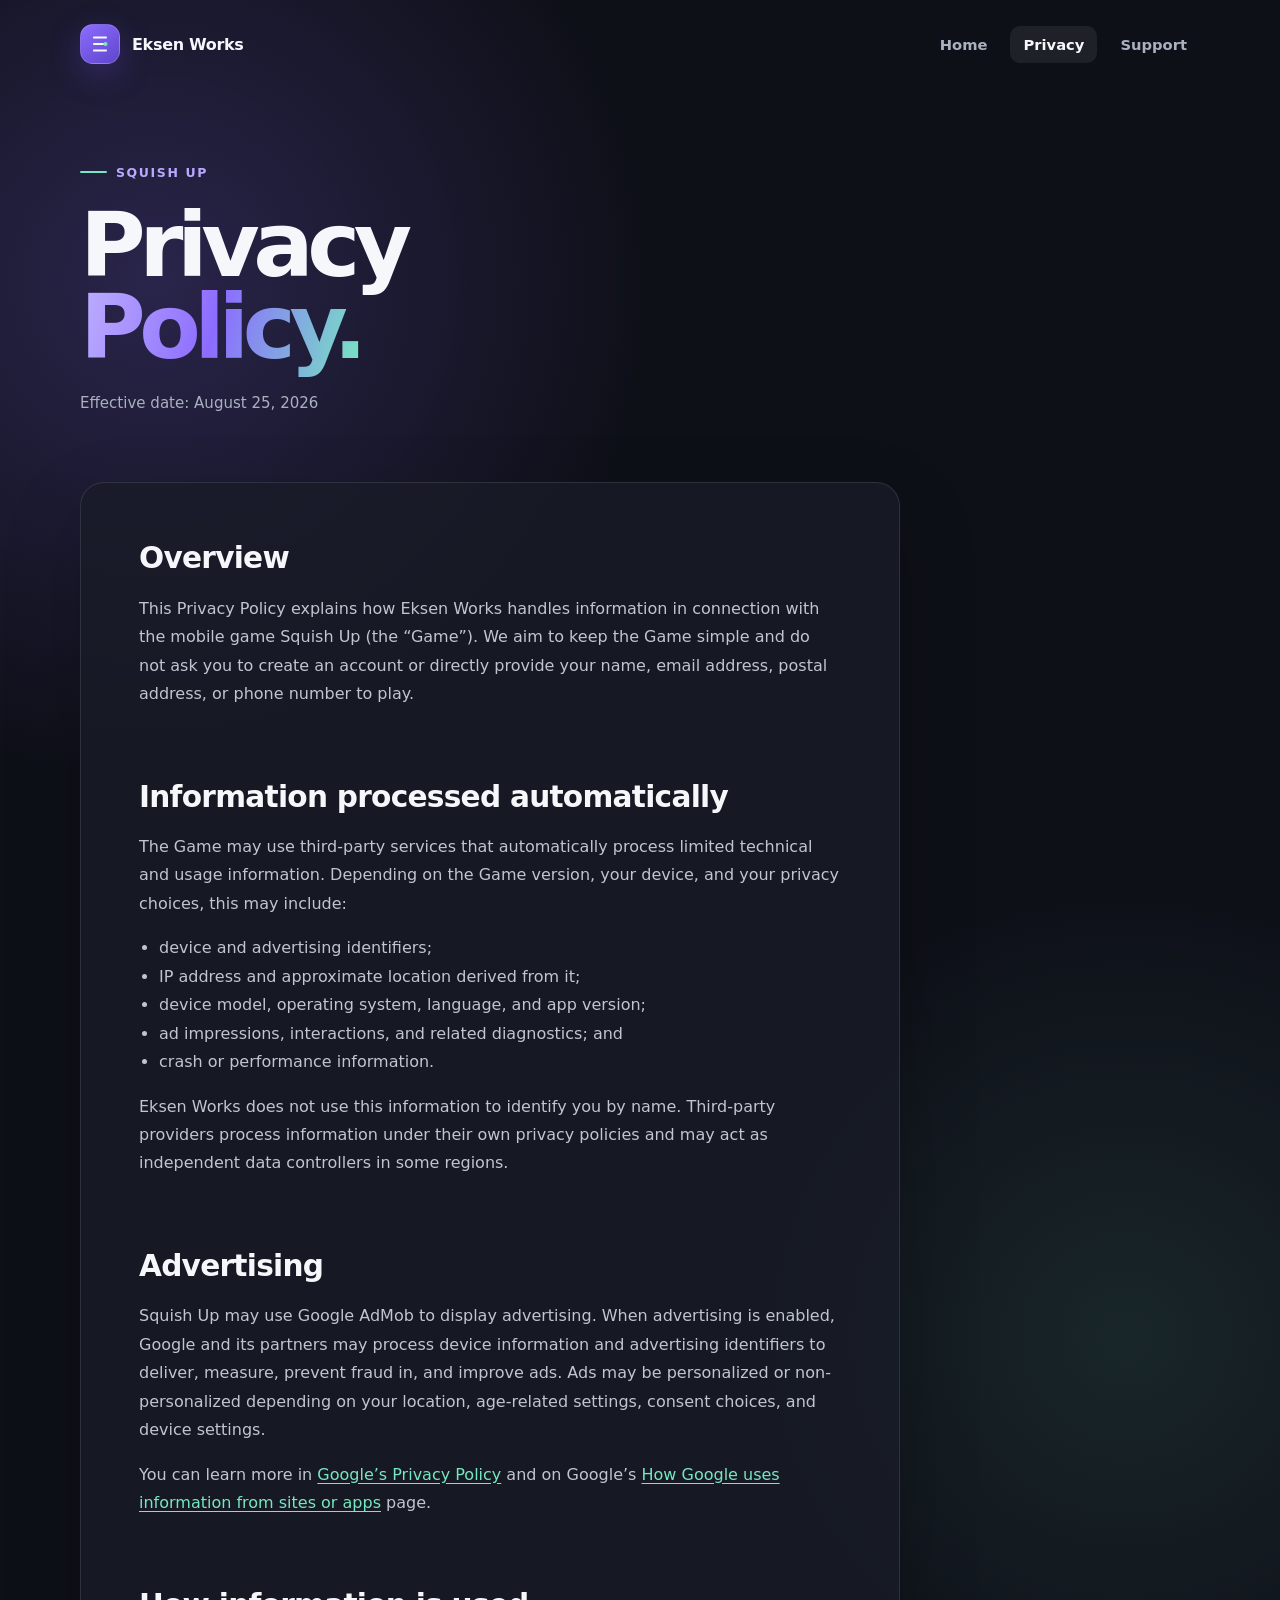
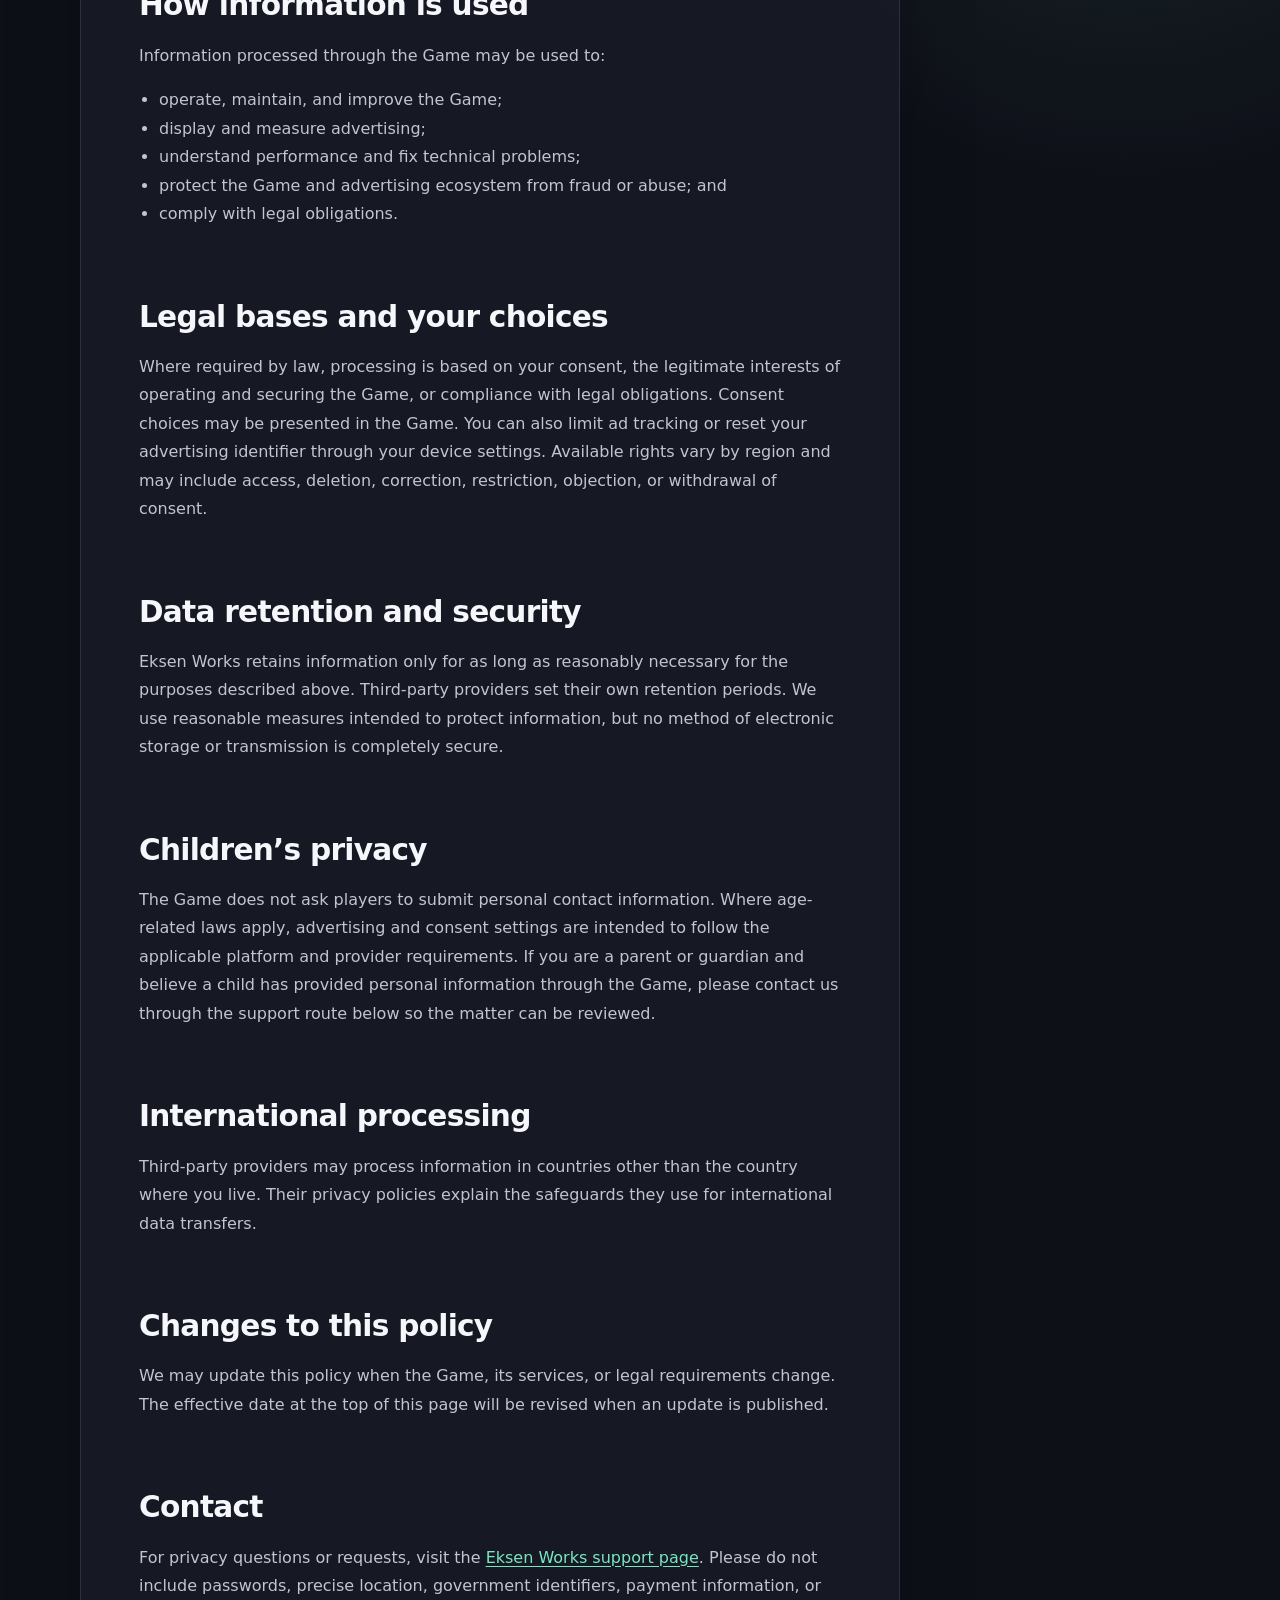
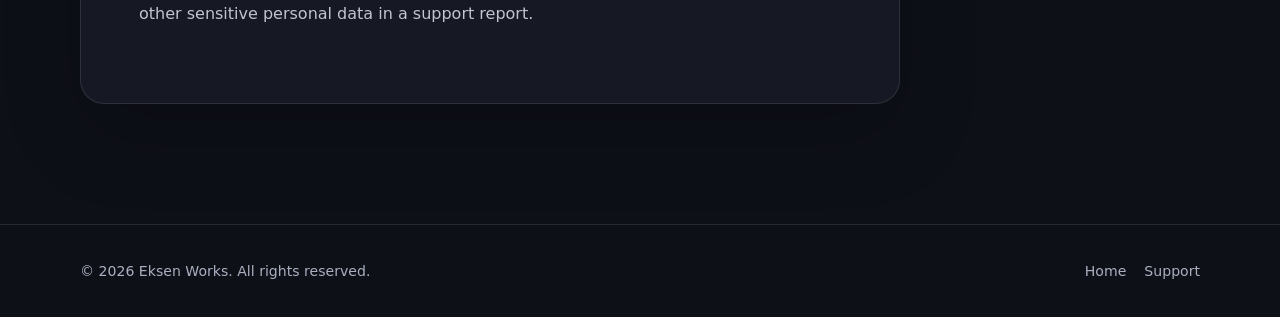
==== privacy.html @ 2ae88249 "feat: launch Eksen Works website" ====
<!doctype html>
<html lang="en">
  <head>
    <meta charset="utf-8">
    <meta name="viewport" content="width=device-width, initial-scale=1">
    <meta name="theme-color" content="#0e1018">
    <meta name="description" content="Privacy Policy for Squish Up by Eksen Works.">
    <meta name="robots" content="index,follow">
    <title>Squish Up Privacy Policy — Eksen Works</title>
    <link rel="canonical" href="https://yusuferkoyuncu.github.io/privacy.html">
    <link rel="icon" href="/favicon.svg" type="image/svg+xml">
    <link rel="stylesheet" href="/styles.css">
  </head>
  <body>
    <header class="site-header">
      <nav class="nav shell" aria-label="Main navigation">
        <a class="brand" href="/" aria-label="Eksen Works home">
          <span class="brand-mark" aria-hidden="true">
            <svg viewBox="0 0 24 24" fill="none">
              <path d="M6 5.5h12M6 12h9M6 18.5h12" stroke="currentColor" stroke-width="2.2" stroke-linecap="round"/>
              <circle cx="17.5" cy="12" r="2" fill="#77e7c1"/>
            </svg>
          </span>
          <span class="brand-name">Eksen Works</span>
        </a>
        <div class="nav-links">
          <a href="/">Home</a>
          <a href="/privacy.html" aria-current="page">Privacy</a>
          <a href="/support.html">Support</a>
        </div>
      </nav>
    </header>

    <main class="page-main shell">
      <header class="page-intro">
        <p class="eyebrow">Squish Up</p>
        <h1>Privacy<br><span class="gradient-text">Policy.</span></h1>
        <p class="meta">Effective date: August 25, 2026</p>
      </header>

      <article class="document">
        <h2>Overview</h2>
        <p>This Privacy Policy explains how Eksen Works handles information in connection with the mobile game Squish Up (the “Game”). We aim to keep the Game simple and do not ask you to create an account or directly provide your name, email address, postal address, or phone number to play.</p>

        <h2>Information processed automatically</h2>
        <p>The Game may use third-party services that automatically process limited technical and usage information. Depending on the Game version, your device, and your privacy choices, this may include:</p>
        <ul>
          <li>device and advertising identifiers;</li>
          <li>IP address and approximate location derived from it;</li>
          <li>device model, operating system, language, and app version;</li>
          <li>ad impressions, interactions, and related diagnostics; and</li>
          <li>crash or performance information.</li>
        </ul>
        <p>Eksen Works does not use this information to identify you by name. Third-party providers process information under their own privacy policies and may act as independent data controllers in some regions.</p>

        <h2>Advertising</h2>
        <p>Squish Up may use Google AdMob to display advertising. When advertising is enabled, Google and its partners may process device information and advertising identifiers to deliver, measure, prevent fraud in, and improve ads. Ads may be personalized or non-personalized depending on your location, age-related settings, consent choices, and device settings.</p>
        <p>You can learn more in <a href="https://policies.google.com/privacy" rel="noopener noreferrer">Google’s Privacy Policy</a> and on Google’s <a href="https://policies.google.com/technologies/partner-sites" rel="noopener noreferrer">How Google uses information from sites or apps</a> page.</p>

        <h2>How information is used</h2>
        <p>Information processed through the Game may be used to:</p>
        <ul>
          <li>operate, maintain, and improve the Game;</li>
          <li>display and measure advertising;</li>
          <li>understand performance and fix technical problems;</li>
          <li>protect the Game and advertising ecosystem from fraud or abuse; and</li>
          <li>comply with legal obligations.</li>
        </ul>

        <h2>Legal bases and your choices</h2>
        <p>Where required by law, processing is based on your consent, the legitimate interests of operating and securing the Game, or compliance with legal obligations. Consent choices may be presented in the Game. You can also limit ad tracking or reset your advertising identifier through your device settings. Available rights vary by region and may include access, deletion, correction, restriction, objection, or withdrawal of consent.</p>

        <h2>Data retention and security</h2>
        <p>Eksen Works retains information only for as long as reasonably necessary for the purposes described above. Third-party providers set their own retention periods. We use reasonable measures intended to protect information, but no method of electronic storage or transmission is completely secure.</p>

        <h2>Children’s privacy</h2>
        <p>The Game does not ask players to submit personal contact information. Where age-related laws apply, advertising and consent settings are intended to follow the applicable platform and provider requirements. If you are a parent or guardian and believe a child has provided personal information through the Game, please contact us through the support route below so the matter can be reviewed.</p>

        <h2>International processing</h2>
        <p>Third-party providers may process information in countries other than the country where you live. Their privacy policies explain the safeguards they use for international data transfers.</p>

        <h2>Changes to this policy</h2>
        <p>We may update this policy when the Game, its services, or legal requirements change. The effective date at the top of this page will be revised when an update is published.</p>

        <h2>Contact</h2>
        <p>For privacy questions or requests, visit the <a href="/support.html">Eksen Works support page</a>. Please do not include passwords, precise location, government identifiers, payment information, or other sensitive personal data in a support report.</p>
      </article>
    </main>

    <footer class="site-footer">
      <div class="footer-content shell">
        <span>© 2026 Eksen Works. All rights reserved.</span>
        <div class="footer-links">
          <a href="/">Home</a>
          <a href="/support.html">Support</a>
        </div>
      </div>
    </footer>
  </body>
</html>
---- styles.css ----
:root {
  --ink: #f6f7fb;
  --muted: #aab0c0;
  --surface: rgba(25, 28, 40, 0.76);
  --surface-strong: #202331;
  --line: rgba(255, 255, 255, 0.1);
  --purple: #8c6cff;
  --purple-light: #b9a9ff;
  --mint: #77e7c1;
  --page: #0e1018;
  --max: 1120px;
  color-scheme: dark;
  font-family: Inter, ui-sans-serif, system-ui, -apple-system, BlinkMacSystemFont, "Segoe UI", sans-serif;
  font-synthesis: none;
}

* {
  box-sizing: border-box;
}

html {
  scroll-behavior: smooth;
}

body {
  min-height: 100vh;
  margin: 0;
  color: var(--ink);
  background:
    radial-gradient(circle at 12% 8%, rgba(140, 108, 255, 0.22), transparent 31rem),
    radial-gradient(circle at 88% 38%, rgba(119, 231, 193, 0.1), transparent 28rem),
    var(--page);
}

a {
  color: inherit;
}

a:focus-visible,
button:focus-visible {
  outline: 3px solid var(--mint);
  outline-offset: 3px;
}

.shell {
  width: min(calc(100% - 40px), var(--max));
  margin-inline: auto;
}

.site-header {
  position: relative;
  z-index: 2;
  padding: 24px 0;
}

.nav {
  display: flex;
  align-items: center;
  justify-content: space-between;
  gap: 24px;
}

.brand {
  display: inline-flex;
  align-items: center;
  gap: 12px;
  color: var(--ink);
  font-weight: 750;
  letter-spacing: -0.02em;
  text-decoration: none;
}

.brand-mark {
  display: grid;
  width: 40px;
  height: 40px;
  place-items: center;
  border: 1px solid rgba(255, 255, 255, 0.16);
  border-radius: 13px;
  background: linear-gradient(145deg, var(--purple), #5f45cb);
  box-shadow: 0 10px 30px rgba(96, 69, 203, 0.35);
}

.brand-mark svg {
  width: 24px;
  height: 24px;
}

.nav-links {
  display: flex;
  align-items: center;
  gap: 10px;
}

.nav-links a {
  padding: 10px 13px;
  border-radius: 10px;
  color: var(--muted);
  font-size: 0.92rem;
  font-weight: 650;
  text-decoration: none;
  transition: color 160ms ease, background 160ms ease;
}

.nav-links a:hover,
.nav-links a[aria-current="page"] {
  color: var(--ink);
  background: rgba(255, 255, 255, 0.07);
}

.hero {
  display: grid;
  min-height: 70vh;
  align-items: center;
  padding: 70px 0 110px;
}

.hero-content {
  max-width: 830px;
}

.eyebrow {
  display: inline-flex;
  align-items: center;
  gap: 9px;
  margin: 0 0 24px;
  color: var(--purple-light);
  font-size: 0.78rem;
  font-weight: 800;
  letter-spacing: 0.13em;
  text-transform: uppercase;
}

.eyebrow::before {
  width: 27px;
  height: 2px;
  border-radius: 2px;
  background: var(--mint);
  content: "";
}

h1,
h2,
h3,
p {
  margin-top: 0;
}

h1 {
  max-width: 920px;
  margin-bottom: 25px;
  font-size: clamp(3.2rem, 9vw, 7.4rem);
  line-height: 0.92;
  letter-spacing: -0.072em;
}

.gradient-text {
  color: transparent;
  background: linear-gradient(105deg, var(--purple-light) 5%, var(--purple) 48%, var(--mint));
  background-clip: text;
  -webkit-background-clip: text;
}

.lede {
  max-width: 660px;
  margin-bottom: 34px;
  color: var(--muted);
  font-size: clamp(1.05rem, 2vw, 1.28rem);
  line-height: 1.72;
}

.actions {
  display: flex;
  flex-wrap: wrap;
  gap: 12px;
}

.button {
  display: inline-flex;
  min-height: 48px;
  align-items: center;
  justify-content: center;
  padding: 0 20px;
  border: 1px solid var(--line);
  border-radius: 13px;
  color: var(--ink);
  background: rgba(255, 255, 255, 0.045);
  font-weight: 750;
  text-decoration: none;
  transition: transform 160ms ease, border-color 160ms ease, background 160ms ease;
}

.button:hover {
  border-color: rgba(255, 255, 255, 0.22);
  background: rgba(255, 255, 255, 0.08);
  transform: translateY(-2px);
}

.button-primary {
  border-color: transparent;
  color: #0d0e13;
  background: var(--mint);
}

.button-primary:hover {
  border-color: transparent;
  background: #92efd0;
}

.section {
  padding: 90px 0;
  border-top: 1px solid var(--line);
}

.section-heading {
  display: grid;
  grid-template-columns: 0.8fr 1.2fr;
  gap: 60px;
  align-items: start;
  margin-bottom: 42px;
}

.section-heading h2 {
  margin-bottom: 0;
  font-size: clamp(2rem, 4vw, 3.4rem);
  line-height: 1.02;
  letter-spacing: -0.045em;
}

.section-heading p {
  margin-bottom: 0;
  color: var(--muted);
  font-size: 1.05rem;
  line-height: 1.75;
}

.cards {
  display: grid;
  grid-template-columns: repeat(3, 1fr);
  gap: 16px;
}

.card {
  min-height: 220px;
  padding: 28px;
  border: 1px solid var(--line);
  border-radius: 22px;
  background: var(--surface);
  box-shadow: 0 20px 60px rgba(0, 0, 0, 0.15);
  backdrop-filter: blur(16px);
}

.card-number {
  display: inline-grid;
  width: 32px;
  height: 32px;
  margin-bottom: 42px;
  place-items: center;
  border-radius: 10px;
  color: var(--purple-light);
  background: rgba(140, 108, 255, 0.13);
  font-size: 0.8rem;
  font-weight: 800;
}

.card h3 {
  margin-bottom: 11px;
  font-size: 1.18rem;
}

.card p {
  margin-bottom: 0;
  color: var(--muted);
  line-height: 1.65;
}

.page-main {
  padding: 70px 0 120px;
}

.page-intro {
  max-width: 800px;
  padding-bottom: 55px;
}

.page-intro h1 {
  margin-bottom: 26px;
  font-size: clamp(3rem, 7vw, 5.8rem);
}

.meta {
  color: var(--muted);
  font-size: 0.94rem;
}

.document {
  max-width: 820px;
  padding: clamp(28px, 5vw, 58px);
  border: 1px solid var(--line);
  border-radius: 24px;
  background: var(--surface);
  box-shadow: 0 30px 80px rgba(0, 0, 0, 0.2);
}

.document h2 {
  margin: 2.4em 0 0.65em;
  font-size: clamp(1.4rem, 3vw, 1.85rem);
  letter-spacing: -0.025em;
}

.document h2:first-child {
  margin-top: 0;
}

.document p,
.document li {
  color: #c1c5d0;
  line-height: 1.78;
}

.document ul {
  padding-left: 1.25rem;
}

.document a {
  color: var(--mint);
  text-underline-offset: 3px;
}

.notice {
  margin: 28px 0;
  padding: 18px 20px;
  border: 1px solid rgba(119, 231, 193, 0.22);
  border-radius: 14px;
  color: #c6f5e6;
  background: rgba(119, 231, 193, 0.075);
  line-height: 1.65;
}

.support-grid {
  display: grid;
  grid-template-columns: repeat(2, 1fr);
  gap: 16px;
}

.support-card {
  display: flex;
  min-height: 250px;
  flex-direction: column;
  align-items: flex-start;
  padding: 30px;
  border: 1px solid var(--line);
  border-radius: 22px;
  background: var(--surface);
}

.support-card h2 {
  margin-bottom: 12px;
  font-size: 1.45rem;
}

.support-card p {
  margin-bottom: 28px;
  color: var(--muted);
  line-height: 1.7;
}

.support-card .button {
  margin-top: auto;
}

.site-footer {
  padding: 38px 0;
  border-top: 1px solid var(--line);
  color: var(--muted);
  font-size: 0.88rem;
}

.footer-content {
  display: flex;
  align-items: center;
  justify-content: space-between;
  gap: 24px;
}

.footer-links {
  display: flex;
  flex-wrap: wrap;
  gap: 18px;
}

.footer-links a {
  text-decoration: none;
}

.footer-links a:hover {
  color: var(--ink);
}

@media (max-width: 760px) {
  .shell {
    width: min(calc(100% - 28px), var(--max));
  }

  .site-header {
    padding: 17px 0;
  }

  .brand-name {
    display: none;
  }

  .nav-links {
    gap: 2px;
  }

  .nav-links a {
    padding: 9px;
    font-size: 0.84rem;
  }

  .hero {
    min-height: auto;
    padding: 76px 0 90px;
  }

  h1 {
    letter-spacing: -0.055em;
  }

  .section {
    padding: 68px 0;
  }

  .section-heading,
  .cards,
  .support-grid {
    grid-template-columns: 1fr;
  }

  .section-heading {
    gap: 22px;
  }

  .card-number {
    margin-bottom: 30px;
  }

  .page-main {
    padding: 52px 0 90px;
  }

  .footer-content {
    align-items: flex-start;
    flex-direction: column;
  }
}

@media (prefers-reduced-motion: reduce) {
  html {
    scroll-behavior: auto;
  }

  *,
  *::before,
  *::after {
    scroll-behavior: auto !important;
    transition: none !important;
  }
}
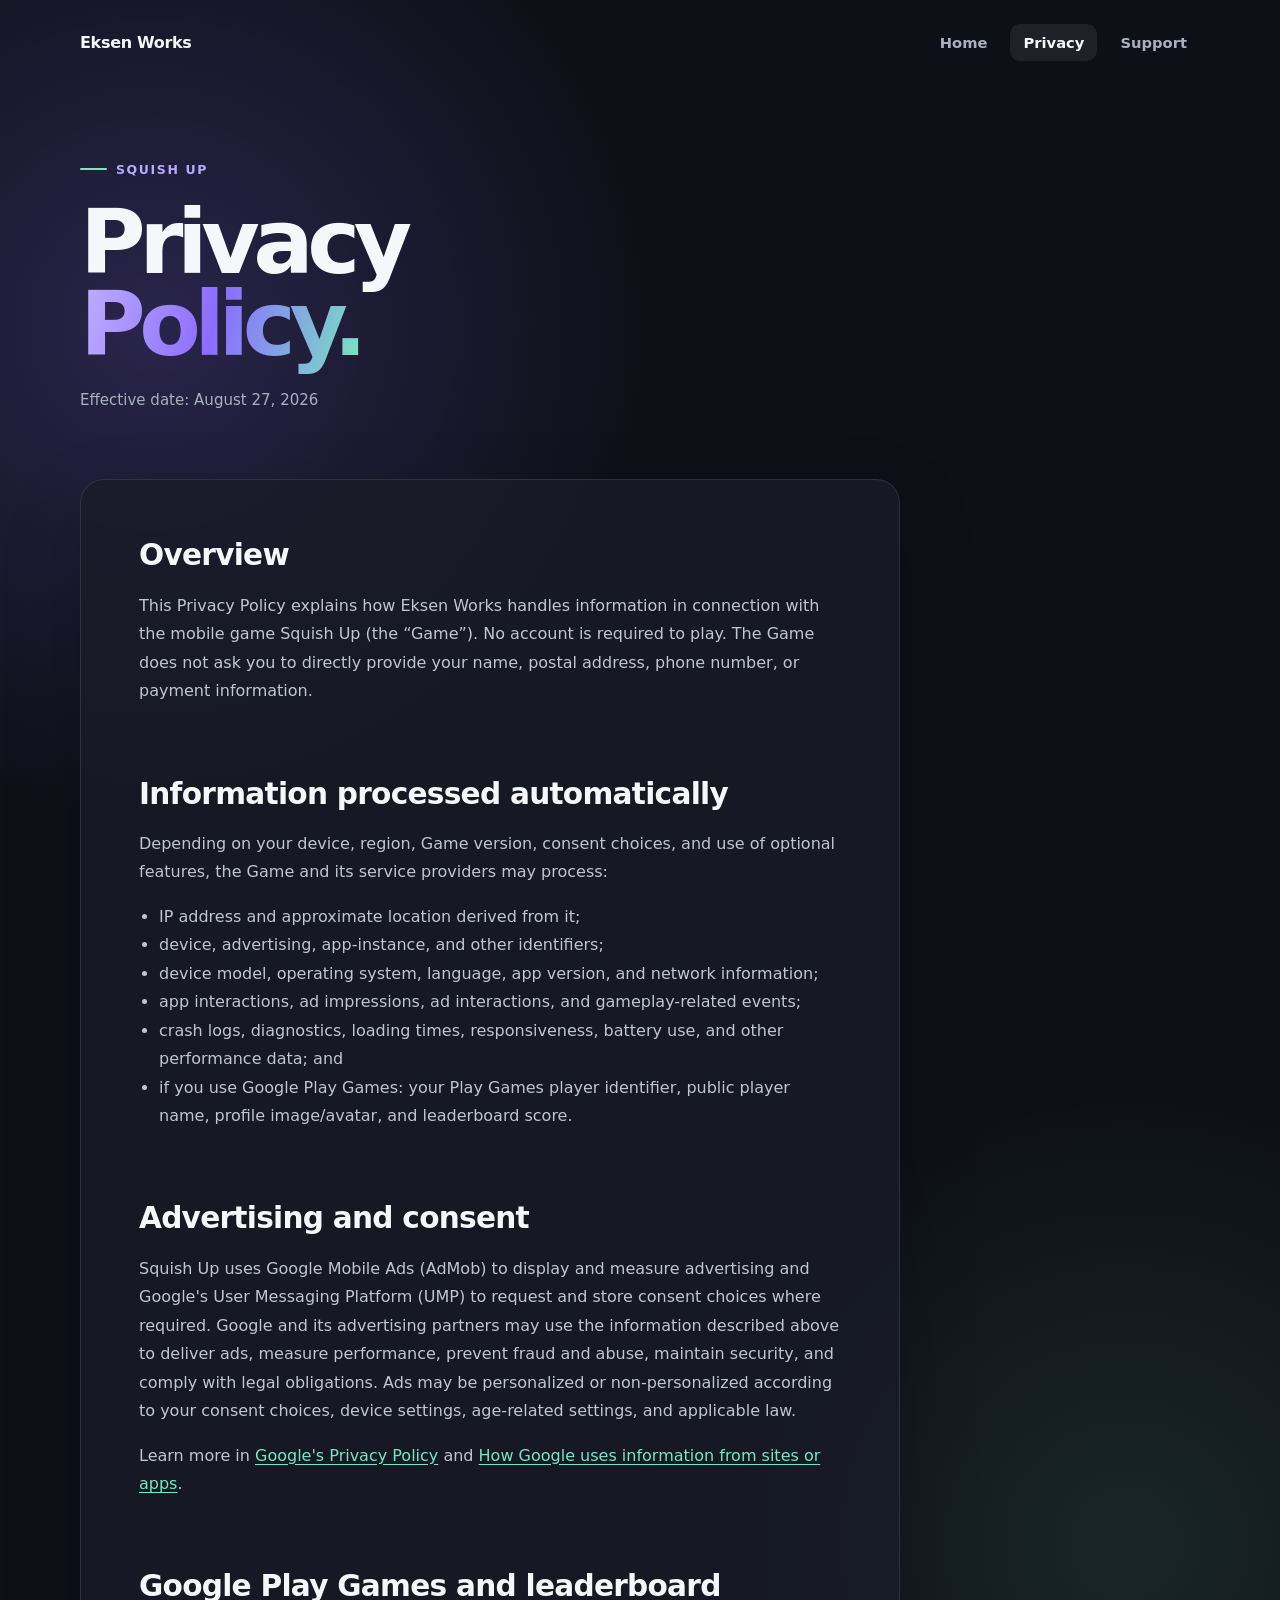
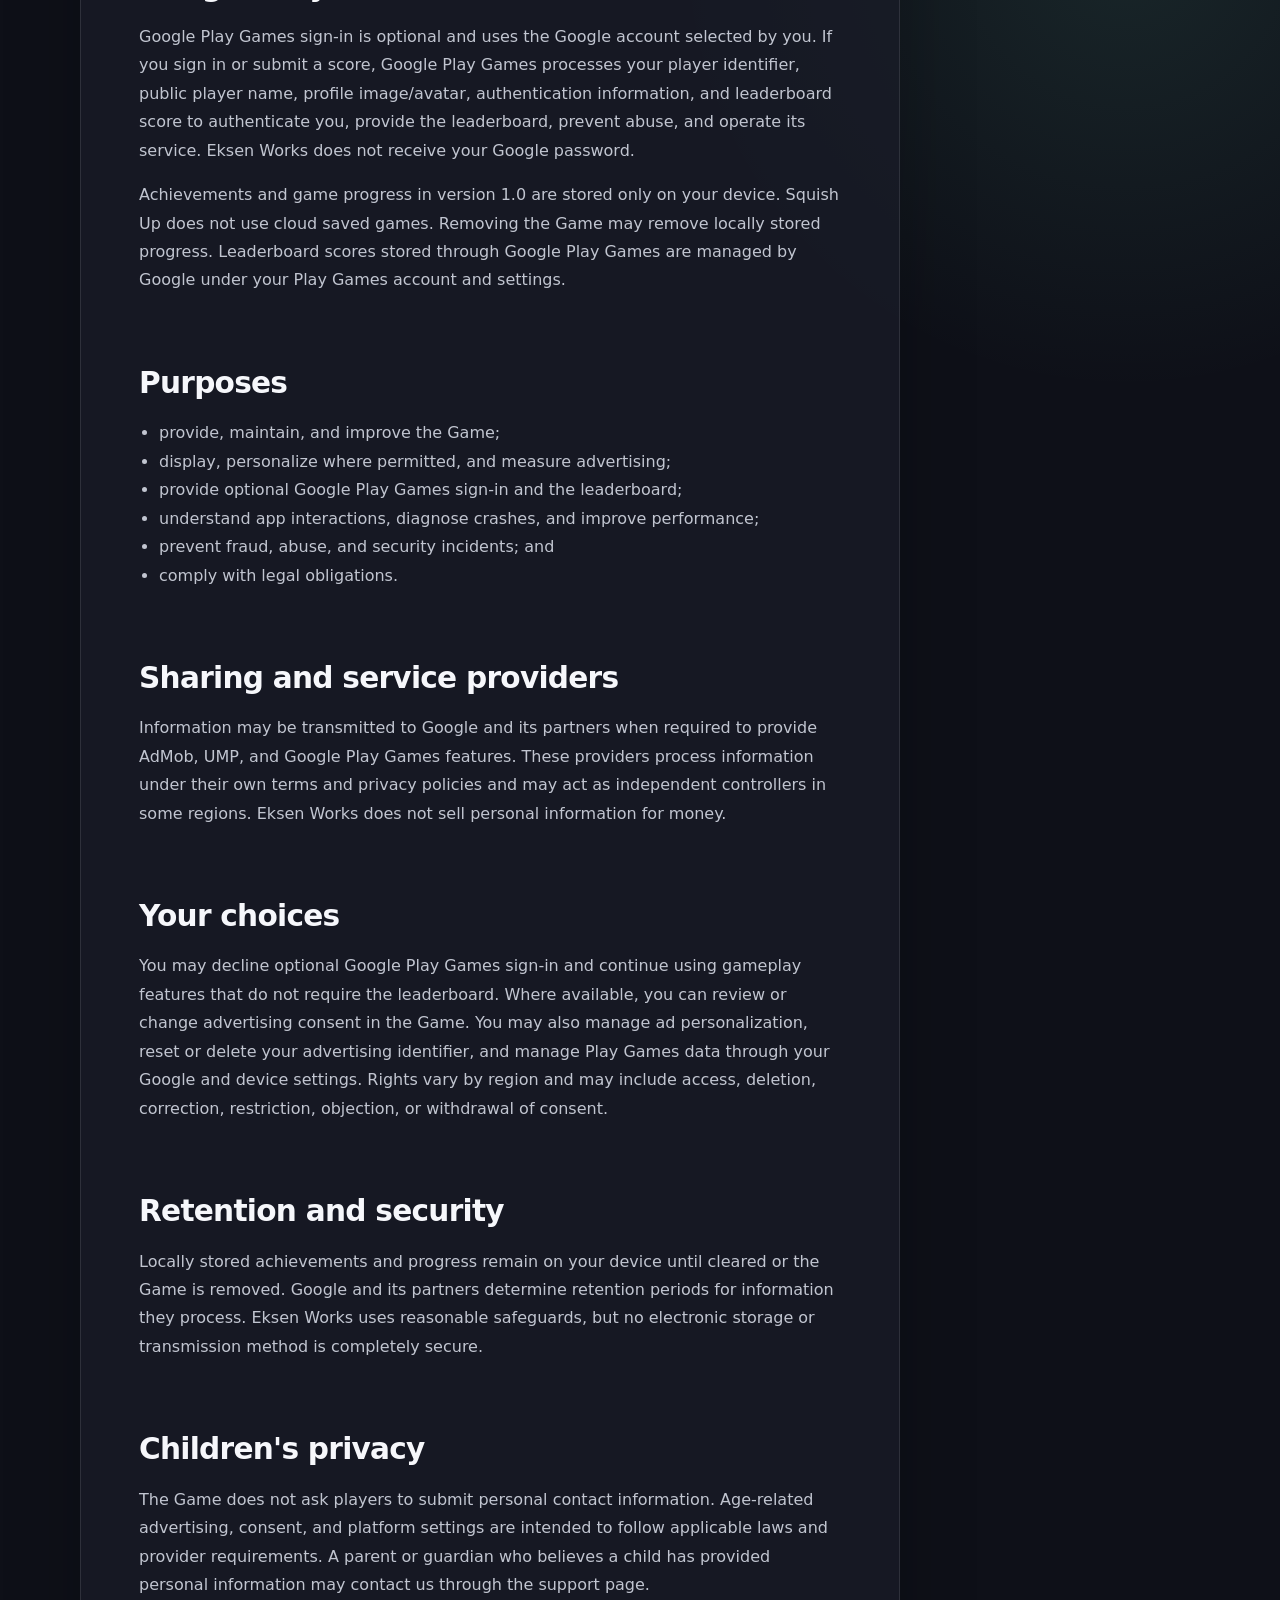
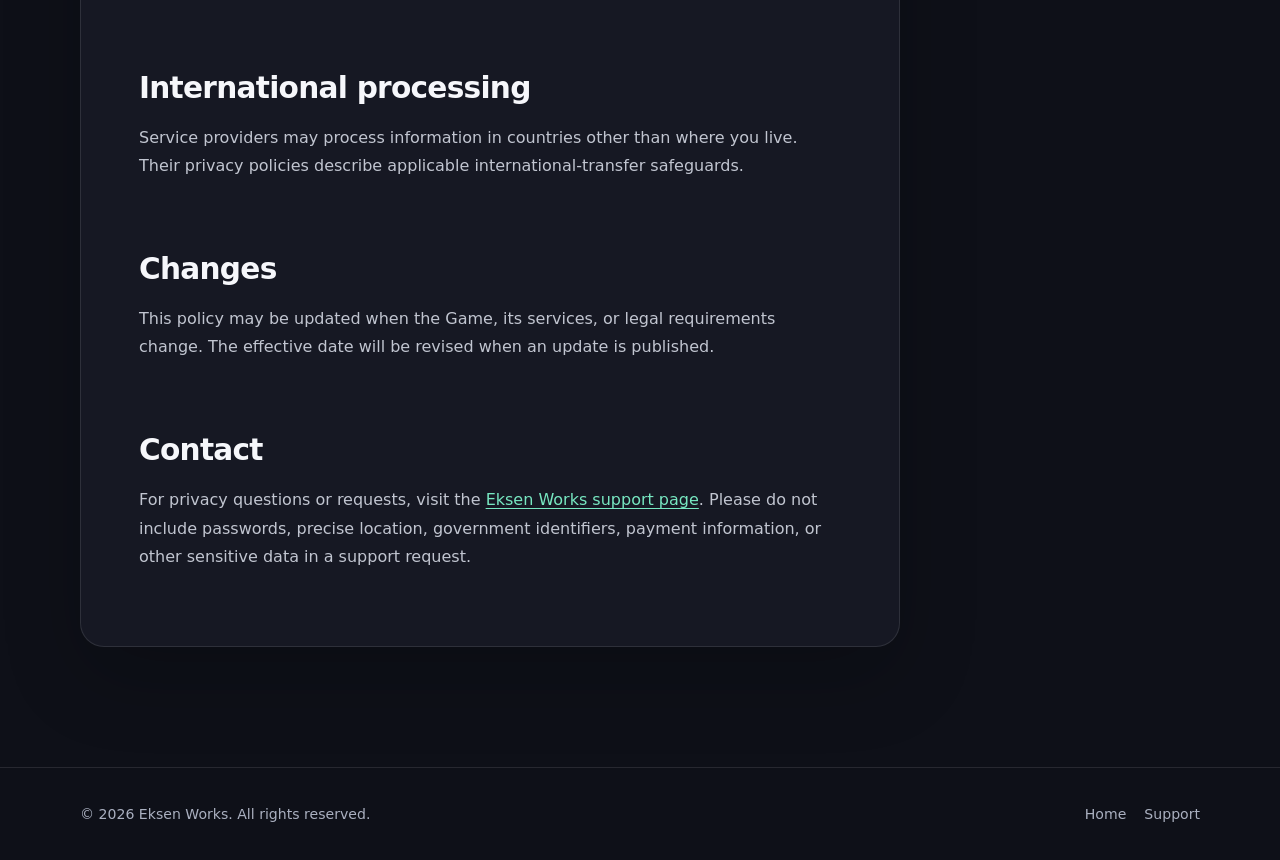
==== commit 64e8279f: "docs: update privacy policy for ads and Play Games" ====
--- a/privacy.html
+++ b/privacy.html
@@ -1,100 +1,84 @@
 <!doctype html>
 <html lang="en">
-  <head>
-    <meta charset="utf-8">
-    <meta name="viewport" content="width=device-width, initial-scale=1">
-    <meta name="theme-color" content="#0e1018">
-    <meta name="description" content="Privacy Policy for Squish Up by Eksen Works.">
-    <meta name="robots" content="index,follow">
-    <title>Squish Up Privacy Policy — Eksen Works</title>
-    <link rel="canonical" href="https://yusuferkoyuncu.github.io/privacy.html">
-    <link rel="icon" href="/favicon.svg" type="image/svg+xml">
-    <link rel="stylesheet" href="/styles.css">
-  </head>
-  <body>
-    <header class="site-header">
-      <nav class="nav shell" aria-label="Main navigation">
-        <a class="brand" href="/" aria-label="Eksen Works home">
-          <span class="brand-mark" aria-hidden="true">
-            <svg viewBox="0 0 24 24" fill="none">
-              <path d="M6 5.5h12M6 12h9M6 18.5h12" stroke="currentColor" stroke-width="2.2" stroke-linecap="round"/>
-              <circle cx="17.5" cy="12" r="2" fill="#77e7c1"/>
-            </svg>
-          </span>
-          <span class="brand-name">Eksen Works</span>
-        </a>
-        <div class="nav-links">
-          <a href="/">Home</a>
-          <a href="/privacy.html" aria-current="page">Privacy</a>
-          <a href="/support.html">Support</a>
-        </div>
-      </nav>
-    </header>
+<head>
+  <meta charset="utf-8">
+  <meta name="viewport" content="width=device-width, initial-scale=1">
+  <meta name="theme-color" content="#0e1018">
+  <meta name="description" content="Privacy Policy for Squish Up by Eksen Works.">
+  <meta name="robots" content="index,follow">
+  <title>Squish Up Privacy Policy — Eksen Works</title>
+  <link rel="canonical" href="https://yusuferkoyuncu.github.io/SquishUp/privacy.html">
+  <link rel="icon" href="./favicon.svg" type="image/svg+xml">
+  <link rel="stylesheet" href="./styles.css">
+</head>
+<body>
+<header class="site-header">
+  <nav class="nav shell" aria-label="Main navigation">
+    <a class="brand" href="./" aria-label="Eksen Works home"><span class="brand-name">Eksen Works</span></a>
+    <div class="nav-links"><a href="./">Home</a><a href="./privacy.html" aria-current="page">Privacy</a><a href="./support.html">Support</a></div>
+  </nav>
+</header>
+<main class="page-main shell">
+<header class="page-intro">
+  <p class="eyebrow">Squish Up</p>
+  <h1>Privacy<br><span class="gradient-text">Policy.</span></h1>
+  <p class="meta">Effective date: August 27, 2026</p>
+</header>
+<article class="document">
+<h2>Overview</h2>
+<p>This Privacy Policy explains how Eksen Works handles information in connection with the mobile game Squish Up (the “Game”). No account is required to play. The Game does not ask you to directly provide your name, postal address, phone number, or payment information.</p>
 
-    <main class="page-main shell">
-      <header class="page-intro">
-        <p class="eyebrow">Squish Up</p>
-        <h1>Privacy<br><span class="gradient-text">Policy.</span></h1>
-        <p class="meta">Effective date: August 25, 2026</p>
-      </header>
+<h2>Information processed automatically</h2>
+<p>Depending on your device, region, Game version, consent choices, and use of optional features, the Game and its service providers may process:</p>
+<ul>
+  <li>IP address and approximate location derived from it;</li>
+  <li>device, advertising, app-instance, and other identifiers;</li>
+  <li>device model, operating system, language, app version, and network information;</li>
+  <li>app interactions, ad impressions, ad interactions, and gameplay-related events;</li>
+  <li>crash logs, diagnostics, loading times, responsiveness, battery use, and other performance data; and</li>
+  <li>if you use Google Play Games: your Play Games player identifier, public player name, profile image/avatar, and leaderboard score.</li>
+</ul>
 
-      <article class="document">
-        <h2>Overview</h2>
-        <p>This Privacy Policy explains how Eksen Works handles information in connection with the mobile game Squish Up (the “Game”). We aim to keep the Game simple and do not ask you to create an account or directly provide your name, email address, postal address, or phone number to play.</p>
+<h2>Advertising and consent</h2>
+<p>Squish Up uses Google Mobile Ads (AdMob) to display and measure advertising and Google's User Messaging Platform (UMP) to request and store consent choices where required. Google and its advertising partners may use the information described above to deliver ads, measure performance, prevent fraud and abuse, maintain security, and comply with legal obligations. Ads may be personalized or non-personalized according to your consent choices, device settings, age-related settings, and applicable law.</p>
+<p>Learn more in <a href="https://policies.google.com/privacy" rel="noopener noreferrer">Google's Privacy Policy</a> and <a href="https://policies.google.com/technologies/partner-sites" rel="noopener noreferrer">How Google uses information from sites or apps</a>.</p>
 
-        <h2>Information processed automatically</h2>
-        <p>The Game may use third-party services that automatically process limited technical and usage information. Depending on the Game version, your device, and your privacy choices, this may include:</p>
-        <ul>
-          <li>device and advertising identifiers;</li>
-          <li>IP address and approximate location derived from it;</li>
-          <li>device model, operating system, language, and app version;</li>
-          <li>ad impressions, interactions, and related diagnostics; and</li>
-          <li>crash or performance information.</li>
-        </ul>
-        <p>Eksen Works does not use this information to identify you by name. Third-party providers process information under their own privacy policies and may act as independent data controllers in some regions.</p>
+<h2>Google Play Games and leaderboard</h2>
+<p>Google Play Games sign-in is optional and uses the Google account selected by you. If you sign in or submit a score, Google Play Games processes your player identifier, public player name, profile image/avatar, authentication information, and leaderboard score to authenticate you, provide the leaderboard, prevent abuse, and operate its service. Eksen Works does not receive your Google password.</p>
+<p>Achievements and game progress in version 1.0 are stored only on your device. Squish Up does not use cloud saved games. Removing the Game may remove locally stored progress. Leaderboard scores stored through Google Play Games are managed by Google under your Play Games account and settings.</p>
 
-        <h2>Advertising</h2>
-        <p>Squish Up may use Google AdMob to display advertising. When advertising is enabled, Google and its partners may process device information and advertising identifiers to deliver, measure, prevent fraud in, and improve ads. Ads may be personalized or non-personalized depending on your location, age-related settings, consent choices, and device settings.</p>
-        <p>You can learn more in <a href="https://policies.google.com/privacy" rel="noopener noreferrer">Google’s Privacy Policy</a> and on Google’s <a href="https://policies.google.com/technologies/partner-sites" rel="noopener noreferrer">How Google uses information from sites or apps</a> page.</p>
+<h2>Purposes</h2>
+<ul>
+  <li>provide, maintain, and improve the Game;</li>
+  <li>display, personalize where permitted, and measure advertising;</li>
+  <li>provide optional Google Play Games sign-in and the leaderboard;</li>
+  <li>understand app interactions, diagnose crashes, and improve performance;</li>
+  <li>prevent fraud, abuse, and security incidents; and</li>
+  <li>comply with legal obligations.</li>
+</ul>
 
-        <h2>How information is used</h2>
-        <p>Information processed through the Game may be used to:</p>
-        <ul>
-          <li>operate, maintain, and improve the Game;</li>
-          <li>display and measure advertising;</li>
-          <li>understand performance and fix technical problems;</li>
-          <li>protect the Game and advertising ecosystem from fraud or abuse; and</li>
-          <li>comply with legal obligations.</li>
-        </ul>
+<h2>Sharing and service providers</h2>
+<p>Information may be transmitted to Google and its partners when required to provide AdMob, UMP, and Google Play Games features. These providers process information under their own terms and privacy policies and may act as independent controllers in some regions. Eksen Works does not sell personal information for money.</p>
 
-        <h2>Legal bases and your choices</h2>
-        <p>Where required by law, processing is based on your consent, the legitimate interests of operating and securing the Game, or compliance with legal obligations. Consent choices may be presented in the Game. You can also limit ad tracking or reset your advertising identifier through your device settings. Available rights vary by region and may include access, deletion, correction, restriction, objection, or withdrawal of consent.</p>
+<h2>Your choices</h2>
+<p>You may decline optional Google Play Games sign-in and continue using gameplay features that do not require the leaderboard. Where available, you can review or change advertising consent in the Game. You may also manage ad personalization, reset or delete your advertising identifier, and manage Play Games data through your Google and device settings. Rights vary by region and may include access, deletion, correction, restriction, objection, or withdrawal of consent.</p>
 
-        <h2>Data retention and security</h2>
-        <p>Eksen Works retains information only for as long as reasonably necessary for the purposes described above. Third-party providers set their own retention periods. We use reasonable measures intended to protect information, but no method of electronic storage or transmission is completely secure.</p>
+<h2>Retention and security</h2>
+<p>Locally stored achievements and progress remain on your device until cleared or the Game is removed. Google and its partners determine retention periods for information they process. Eksen Works uses reasonable safeguards, but no electronic storage or transmission method is completely secure.</p>
 
-        <h2>Children’s privacy</h2>
-        <p>The Game does not ask players to submit personal contact information. Where age-related laws apply, advertising and consent settings are intended to follow the applicable platform and provider requirements. If you are a parent or guardian and believe a child has provided personal information through the Game, please contact us through the support route below so the matter can be reviewed.</p>
+<h2>Children's privacy</h2>
+<p>The Game does not ask players to submit personal contact information. Age-related advertising, consent, and platform settings are intended to follow applicable laws and provider requirements. A parent or guardian who believes a child has provided personal information may contact us through the support page.</p>
 
-        <h2>International processing</h2>
-        <p>Third-party providers may process information in countries other than the country where you live. Their privacy policies explain the safeguards they use for international data transfers.</p>
+<h2>International processing</h2>
+<p>Service providers may process information in countries other than where you live. Their privacy policies describe applicable international-transfer safeguards.</p>
 
-        <h2>Changes to this policy</h2>
-        <p>We may update this policy when the Game, its services, or legal requirements change. The effective date at the top of this page will be revised when an update is published.</p>
+<h2>Changes</h2>
+<p>This policy may be updated when the Game, its services, or legal requirements change. The effective date will be revised when an update is published.</p>
 
-        <h2>Contact</h2>
-        <p>For privacy questions or requests, visit the <a href="/support.html">Eksen Works support page</a>. Please do not include passwords, precise location, government identifiers, payment information, or other sensitive personal data in a support report.</p>
-      </article>
-    </main>
-
-    <footer class="site-footer">
-      <div class="footer-content shell">
-        <span>© 2026 Eksen Works. All rights reserved.</span>
-        <div class="footer-links">
-          <a href="/">Home</a>
-          <a href="/support.html">Support</a>
-        </div>
-      </div>
-    </footer>
-  </body>
+<h2>Contact</h2>
+<p>For privacy questions or requests, visit the <a href="./support.html">Eksen Works support page</a>. Please do not include passwords, precise location, government identifiers, payment information, or other sensitive data in a support request.</p>
+</article>
+</main>
+<footer class="site-footer"><div class="footer-content shell"><span>© 2026 Eksen Works. All rights reserved.</span><div class="footer-links"><a href="./">Home</a><a href="./support.html">Support</a></div></div></footer>
+</body>
 </html>
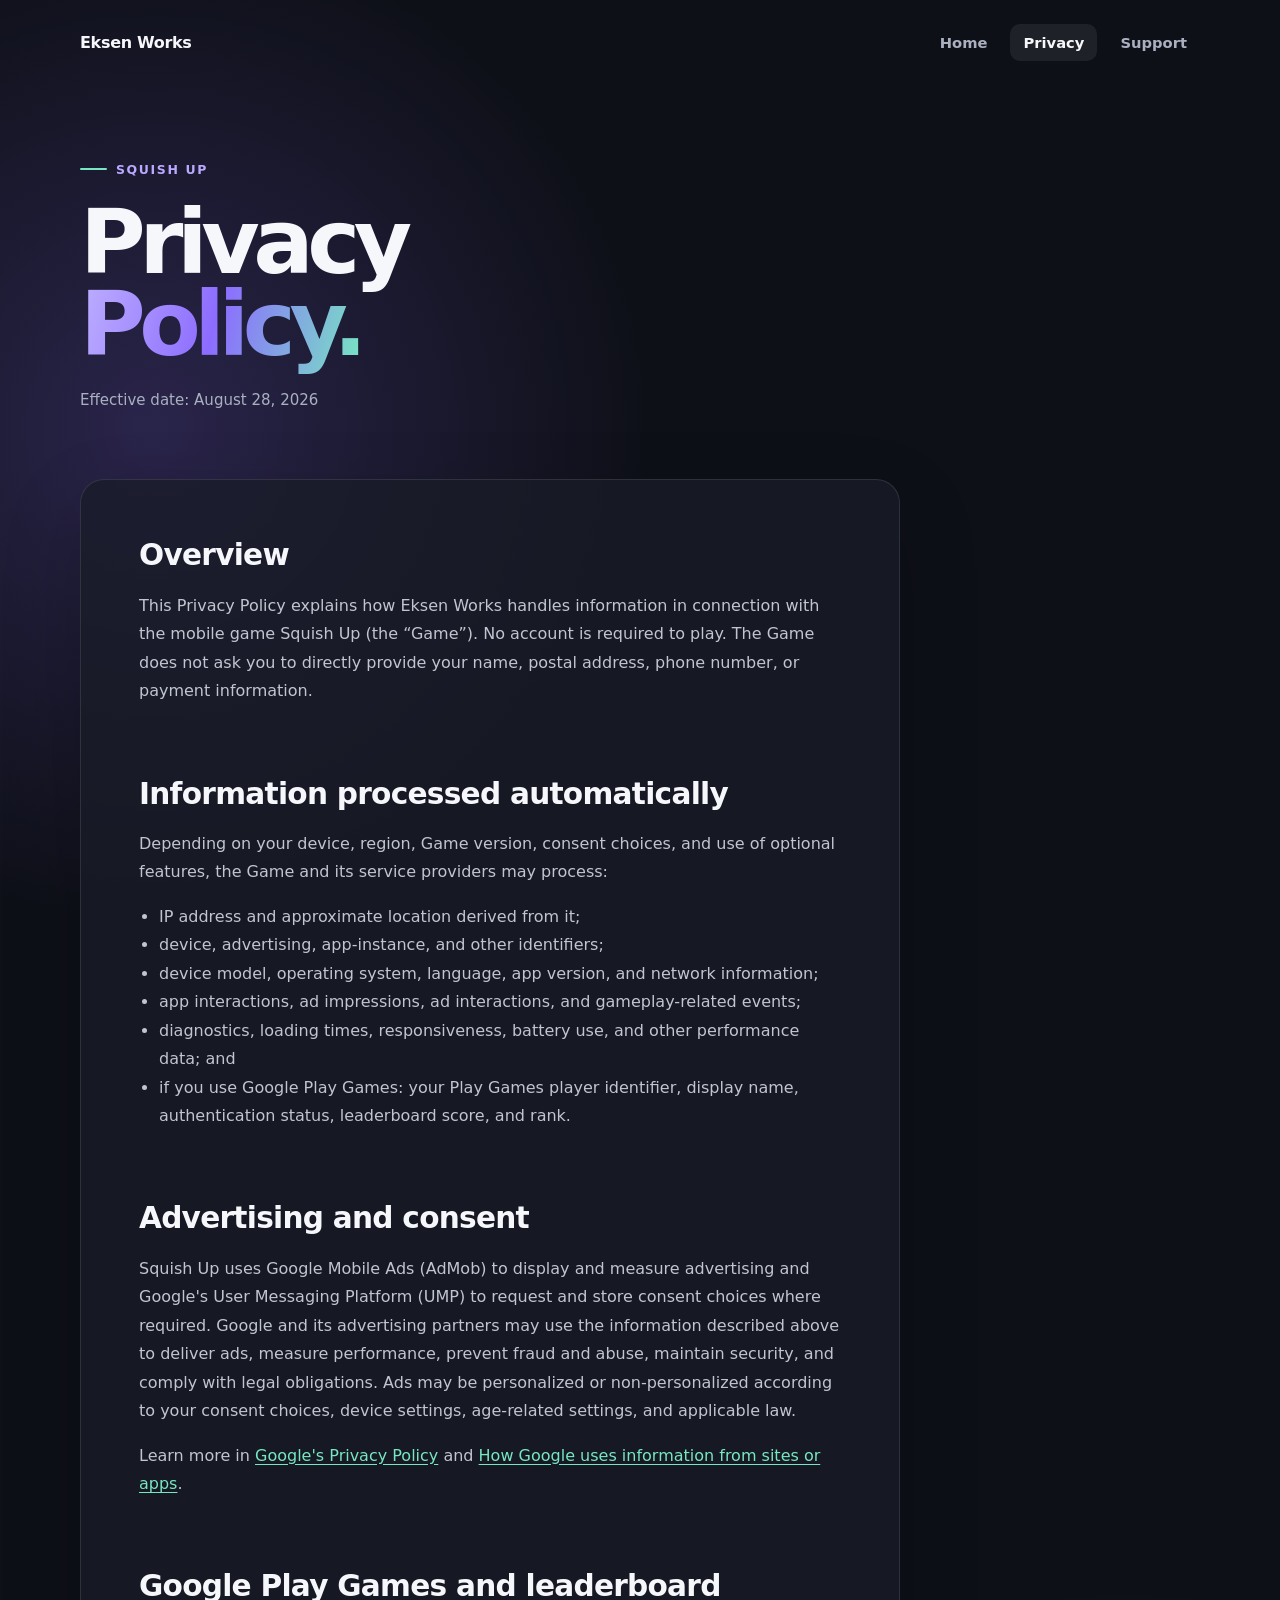
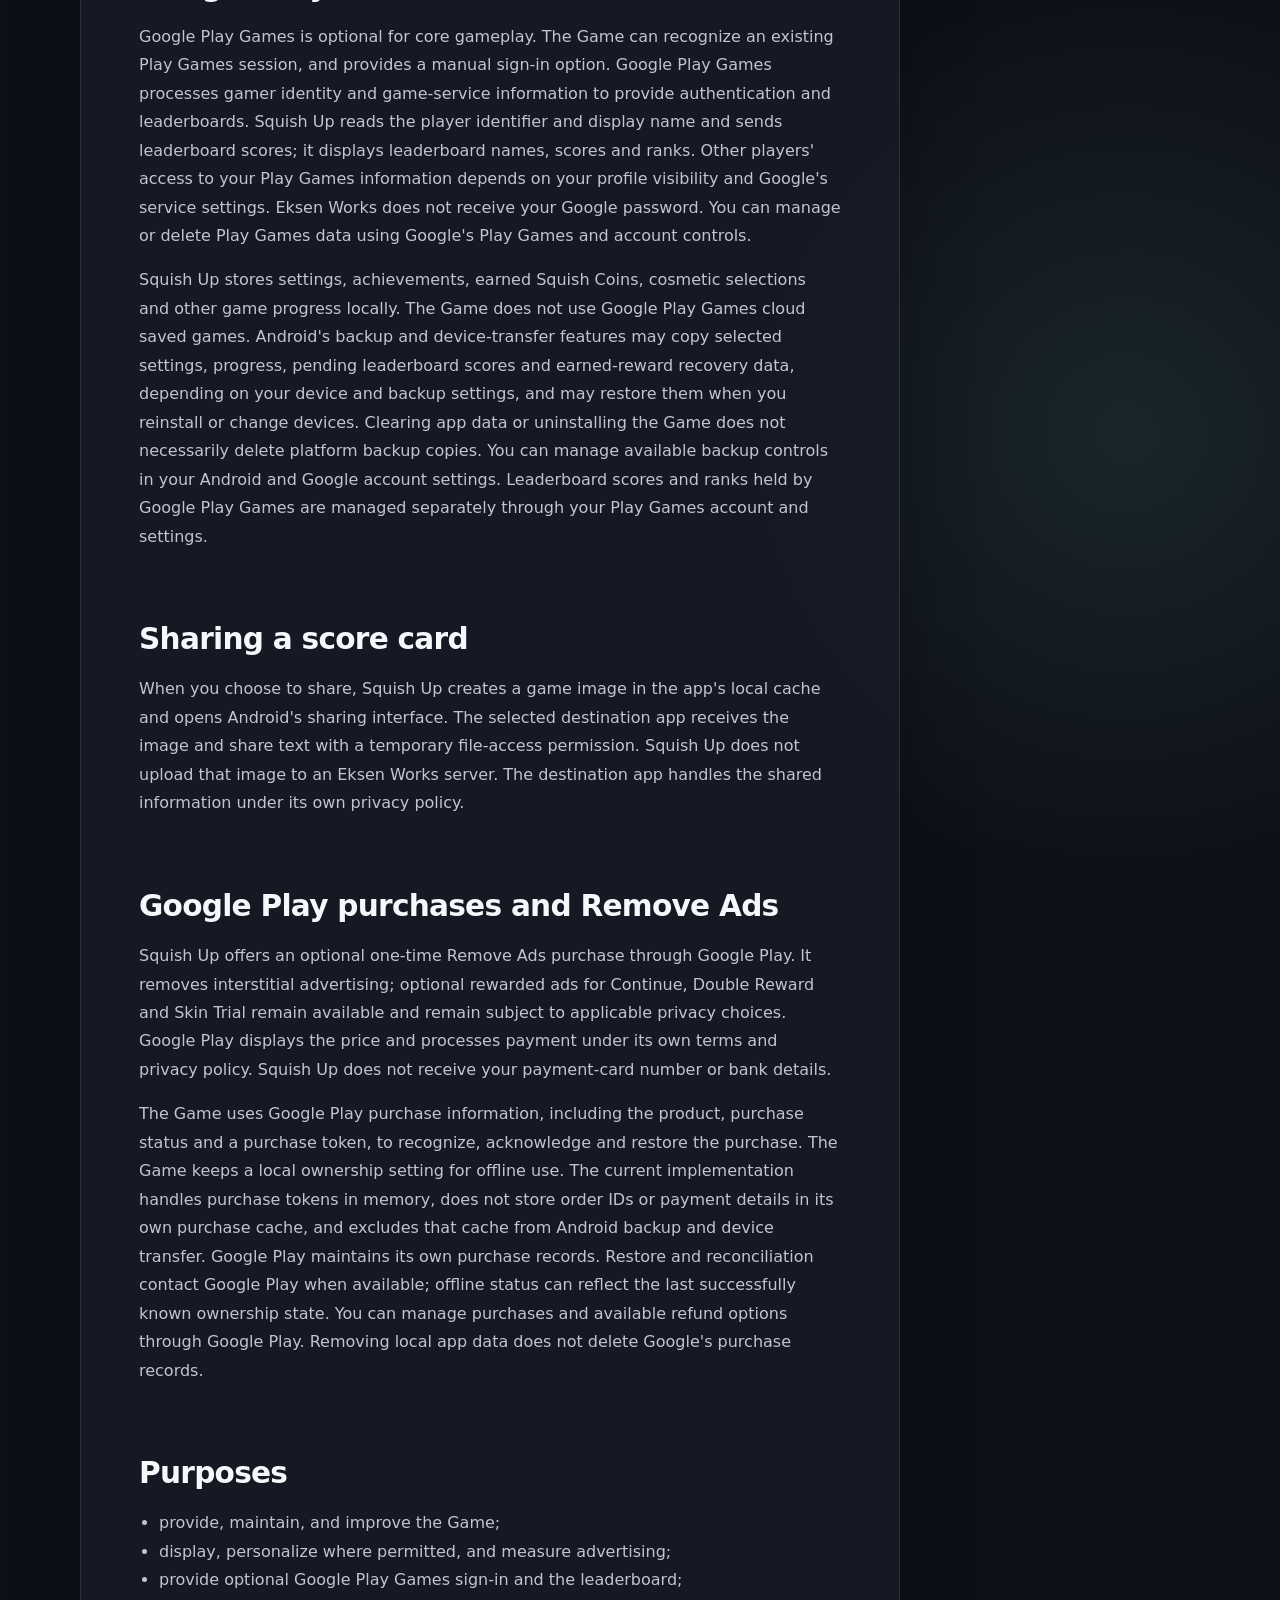
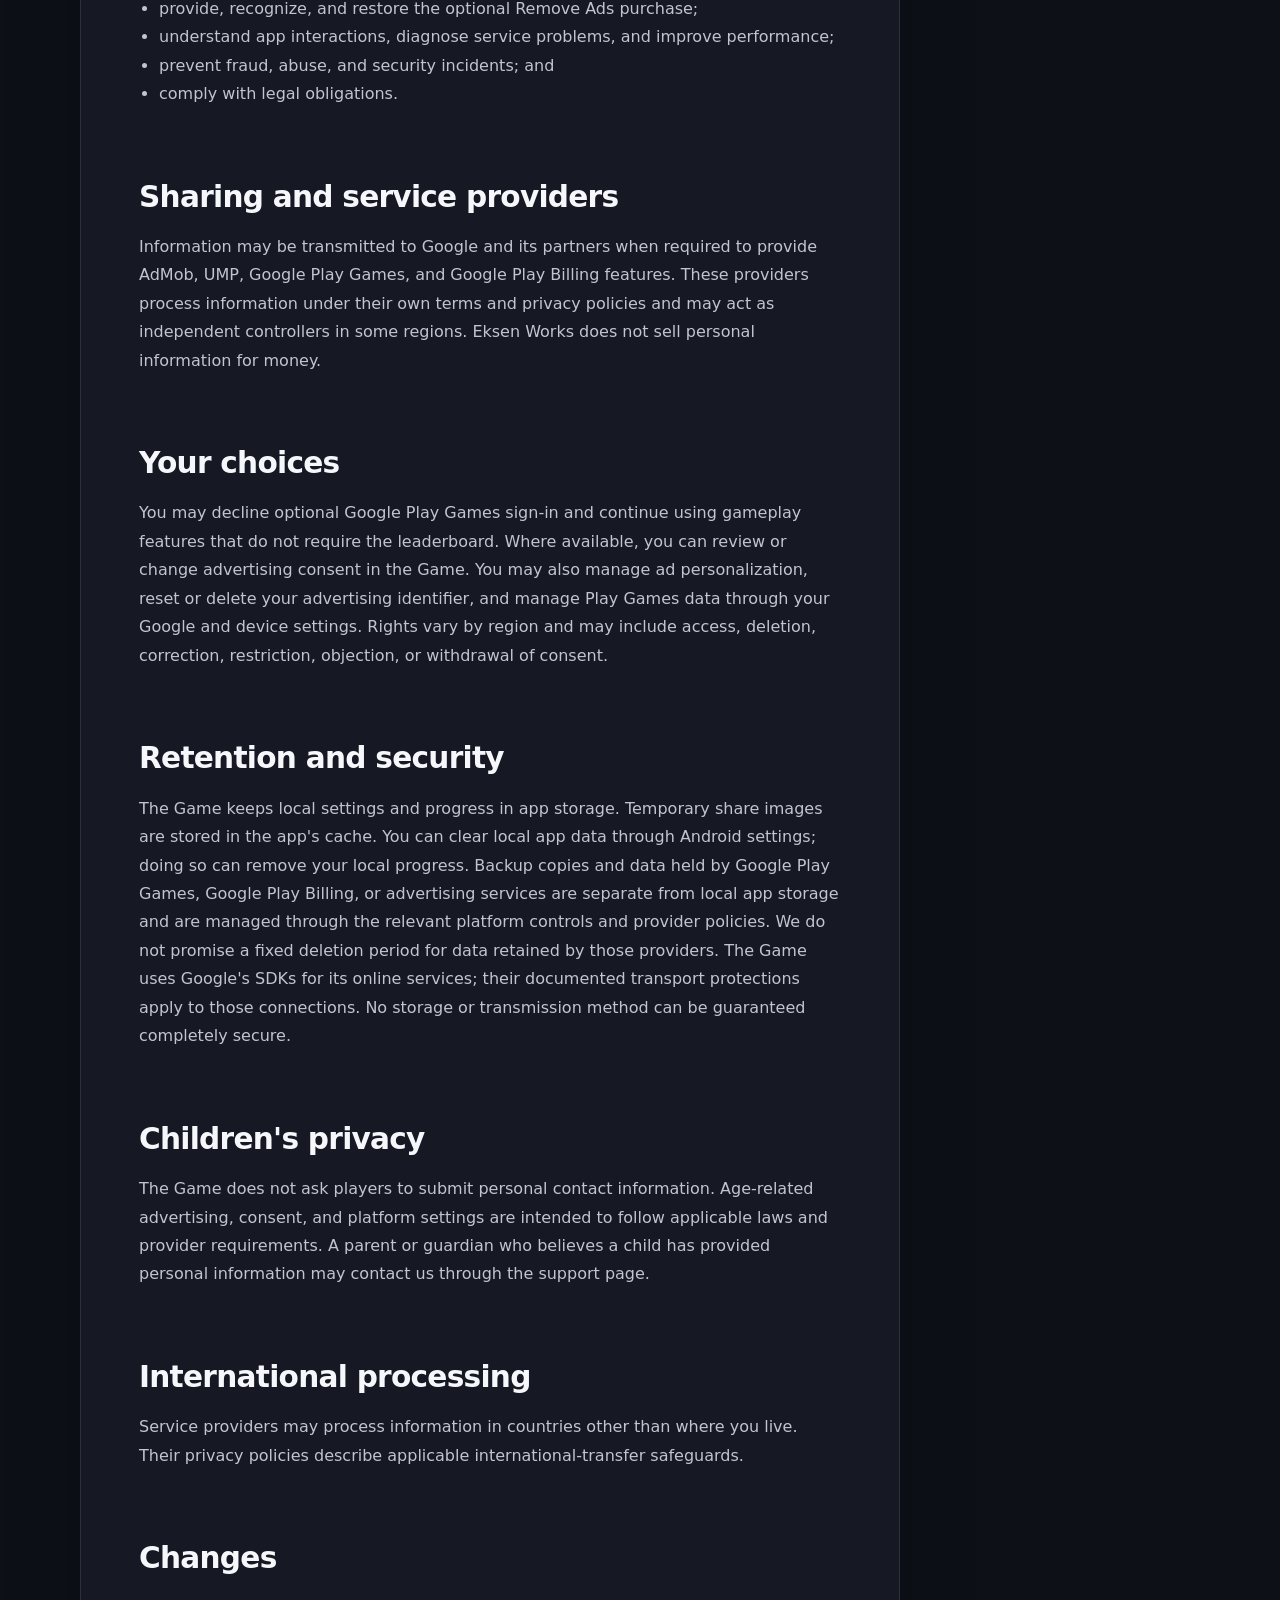
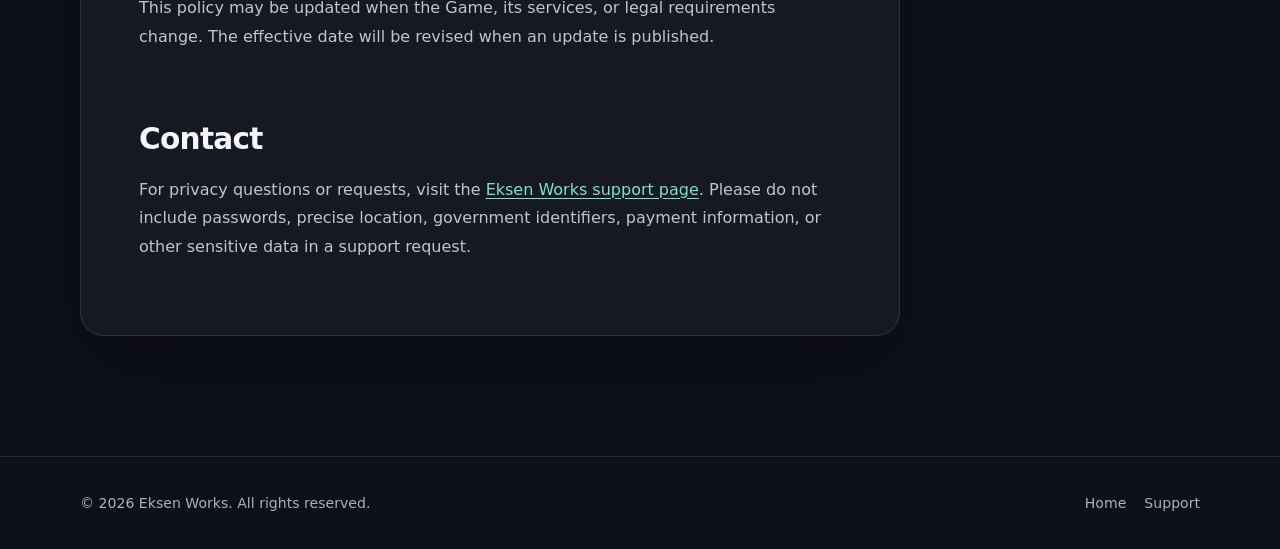
==== commit c4eae43a: "Update privacy policy for Billing and Play Games" ====
--- a/privacy.html
+++ b/privacy.html
@@ -22,7 +22,7 @@
 <header class="page-intro">
   <p class="eyebrow">Squish Up</p>
   <h1>Privacy<br><span class="gradient-text">Policy.</span></h1>
-  <p class="meta">Effective date: August 27, 2026</p>
+  <p class="meta">Effective date: August 28, 2026</p>
 </header>
 <article class="document">
 <h2>Overview</h2>
@@ -35,8 +35,8 @@
   <li>device, advertising, app-instance, and other identifiers;</li>
   <li>device model, operating system, language, app version, and network information;</li>
   <li>app interactions, ad impressions, ad interactions, and gameplay-related events;</li>
-  <li>crash logs, diagnostics, loading times, responsiveness, battery use, and other performance data; and</li>
-  <li>if you use Google Play Games: your Play Games player identifier, public player name, profile image/avatar, and leaderboard score.</li>
+  <li>diagnostics, loading times, responsiveness, battery use, and other performance data; and</li>
+  <li>if you use Google Play Games: your Play Games player identifier, display name, authentication status, leaderboard score, and rank.</li>
 </ul>
 
 <h2>Advertising and consent</h2>
@@ -44,27 +44,35 @@
 <p>Learn more in <a href="https://policies.google.com/privacy" rel="noopener noreferrer">Google's Privacy Policy</a> and <a href="https://policies.google.com/technologies/partner-sites" rel="noopener noreferrer">How Google uses information from sites or apps</a>.</p>
 
 <h2>Google Play Games and leaderboard</h2>
-<p>Google Play Games sign-in is optional and uses the Google account selected by you. If you sign in or submit a score, Google Play Games processes your player identifier, public player name, profile image/avatar, authentication information, and leaderboard score to authenticate you, provide the leaderboard, prevent abuse, and operate its service. Eksen Works does not receive your Google password.</p>
-<p>Achievements and game progress in version 1.0 are stored only on your device. Squish Up does not use cloud saved games. Removing the Game may remove locally stored progress. Leaderboard scores stored through Google Play Games are managed by Google under your Play Games account and settings.</p>
+<p>Google Play Games is optional for core gameplay. The Game can recognize an existing Play Games session, and provides a manual sign-in option. Google Play Games processes gamer identity and game-service information to provide authentication and leaderboards. Squish Up reads the player identifier and display name and sends leaderboard scores; it displays leaderboard names, scores and ranks. Other players' access to your Play Games information depends on your profile visibility and Google's service settings. Eksen Works does not receive your Google password. You can manage or delete Play Games data using Google's Play Games and account controls.</p>
+<p>Squish Up stores settings, achievements, earned Squish Coins, cosmetic selections and other game progress locally. The Game does not use Google Play Games cloud saved games. Android's backup and device-transfer features may copy selected settings, progress, pending leaderboard scores and earned-reward recovery data, depending on your device and backup settings, and may restore them when you reinstall or change devices. Clearing app data or uninstalling the Game does not necessarily delete platform backup copies. You can manage available backup controls in your Android and Google account settings. Leaderboard scores and ranks held by Google Play Games are managed separately through your Play Games account and settings.</p>
+
+<h2>Sharing a score card</h2>
+<p>When you choose to share, Squish Up creates a game image in the app's local cache and opens Android's sharing interface. The selected destination app receives the image and share text with a temporary file-access permission. Squish Up does not upload that image to an Eksen Works server. The destination app handles the shared information under its own privacy policy.</p>
+
+<h2>Google Play purchases and Remove Ads</h2>
+<p>Squish Up offers an optional one-time Remove Ads purchase through Google Play. It removes interstitial advertising; optional rewarded ads for Continue, Double Reward and Skin Trial remain available and remain subject to applicable privacy choices. Google Play displays the price and processes payment under its own terms and privacy policy. Squish Up does not receive your payment-card number or bank details.</p>
+<p>The Game uses Google Play purchase information, including the product, purchase status and a purchase token, to recognize, acknowledge and restore the purchase. The Game keeps a local ownership setting for offline use. The current implementation handles purchase tokens in memory, does not store order IDs or payment details in its own purchase cache, and excludes that cache from Android backup and device transfer. Google Play maintains its own purchase records. Restore and reconciliation contact Google Play when available; offline status can reflect the last successfully known ownership state. You can manage purchases and available refund options through Google Play. Removing local app data does not delete Google's purchase records.</p>
 
 <h2>Purposes</h2>
 <ul>
   <li>provide, maintain, and improve the Game;</li>
   <li>display, personalize where permitted, and measure advertising;</li>
   <li>provide optional Google Play Games sign-in and the leaderboard;</li>
-  <li>understand app interactions, diagnose crashes, and improve performance;</li>
+  <li>provide, recognize, and restore the optional Remove Ads purchase;</li>
+  <li>understand app interactions, diagnose service problems, and improve performance;</li>
   <li>prevent fraud, abuse, and security incidents; and</li>
   <li>comply with legal obligations.</li>
 </ul>
 
 <h2>Sharing and service providers</h2>
-<p>Information may be transmitted to Google and its partners when required to provide AdMob, UMP, and Google Play Games features. These providers process information under their own terms and privacy policies and may act as independent controllers in some regions. Eksen Works does not sell personal information for money.</p>
+<p>Information may be transmitted to Google and its partners when required to provide AdMob, UMP, Google Play Games, and Google Play Billing features. These providers process information under their own terms and privacy policies and may act as independent controllers in some regions. Eksen Works does not sell personal information for money.</p>
 
 <h2>Your choices</h2>
 <p>You may decline optional Google Play Games sign-in and continue using gameplay features that do not require the leaderboard. Where available, you can review or change advertising consent in the Game. You may also manage ad personalization, reset or delete your advertising identifier, and manage Play Games data through your Google and device settings. Rights vary by region and may include access, deletion, correction, restriction, objection, or withdrawal of consent.</p>
 
 <h2>Retention and security</h2>
-<p>Locally stored achievements and progress remain on your device until cleared or the Game is removed. Google and its partners determine retention periods for information they process. Eksen Works uses reasonable safeguards, but no electronic storage or transmission method is completely secure.</p>
+<p>The Game keeps local settings and progress in app storage. Temporary share images are stored in the app's cache. You can clear local app data through Android settings; doing so can remove your local progress. Backup copies and data held by Google Play Games, Google Play Billing, or advertising services are separate from local app storage and are managed through the relevant platform controls and provider policies. We do not promise a fixed deletion period for data retained by those providers. The Game uses Google's SDKs for its online services; their documented transport protections apply to those connections. No storage or transmission method can be guaranteed completely secure.</p>
 
 <h2>Children's privacy</h2>
 <p>The Game does not ask players to submit personal contact information. Age-related advertising, consent, and platform settings are intended to follow applicable laws and provider requirements. A parent or guardian who believes a child has provided personal information may contact us through the support page.</p>
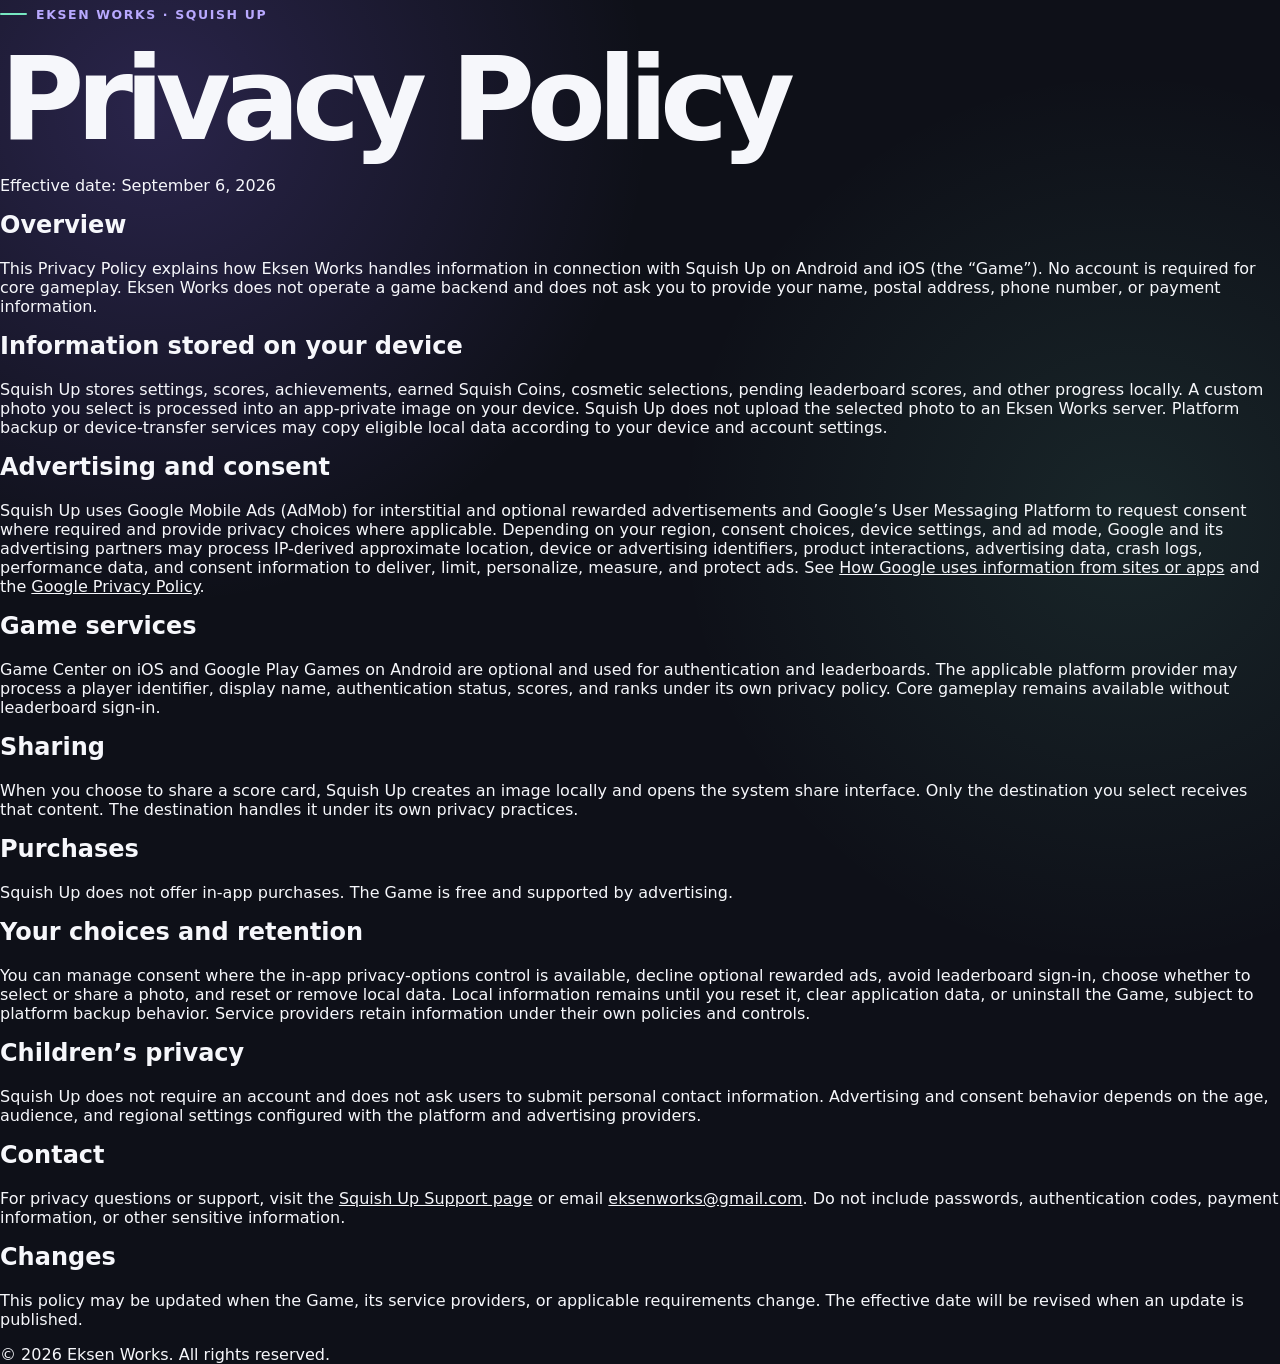
==== commit ef18bacb: "Update privacy policy for free ad-supported apps" ====
--- a/privacy.html
+++ b/privacy.html
@@ -1,92 +1,13 @@
-<!doctype html>
-<html lang="en">
-<head>
-  <meta charset="utf-8">
-  <meta name="viewport" content="width=device-width, initial-scale=1">
-  <meta name="theme-color" content="#0e1018">
-  <meta name="description" content="Privacy Policy for Squish Up by Eksen Works.">
-  <meta name="robots" content="index,follow">
-  <title>Squish Up Privacy Policy — Eksen Works</title>
-  <link rel="canonical" href="https://yusuferkoyuncu.github.io/SquishUp/privacy.html">
-  <link rel="icon" href="./favicon.svg" type="image/svg+xml">
-  <link rel="stylesheet" href="./styles.css">
-</head>
-<body>
-<header class="site-header">
-  <nav class="nav shell" aria-label="Main navigation">
-    <a class="brand" href="./" aria-label="Eksen Works home"><span class="brand-name">Eksen Works</span></a>
-    <div class="nav-links"><a href="./">Home</a><a href="./privacy.html" aria-current="page">Privacy</a><a href="./support.html">Support</a></div>
-  </nav>
-</header>
-<main class="page-main shell">
-<header class="page-intro">
-  <p class="eyebrow">Squish Up</p>
-  <h1>Privacy<br><span class="gradient-text">Policy.</span></h1>
-  <p class="meta">Effective date: August 28, 2026</p>
-</header>
-<article class="document">
-<h2>Overview</h2>
-<p>This Privacy Policy explains how Eksen Works handles information in connection with the mobile game Squish Up (the “Game”). No account is required to play. The Game does not ask you to directly provide your name, postal address, phone number, or payment information.</p>
-
-<h2>Information processed automatically</h2>
-<p>Depending on your device, region, Game version, consent choices, and use of optional features, the Game and its service providers may process:</p>
-<ul>
-  <li>IP address and approximate location derived from it;</li>
-  <li>device, advertising, app-instance, and other identifiers;</li>
-  <li>device model, operating system, language, app version, and network information;</li>
-  <li>app interactions, ad impressions, ad interactions, and gameplay-related events;</li>
-  <li>diagnostics, loading times, responsiveness, battery use, and other performance data; and</li>
-  <li>if you use Google Play Games: your Play Games player identifier, display name, authentication status, leaderboard score, and rank.</li>
-</ul>
-
-<h2>Advertising and consent</h2>
-<p>Squish Up uses Google Mobile Ads (AdMob) to display and measure advertising and Google's User Messaging Platform (UMP) to request and store consent choices where required. Google and its advertising partners may use the information described above to deliver ads, measure performance, prevent fraud and abuse, maintain security, and comply with legal obligations. Ads may be personalized or non-personalized according to your consent choices, device settings, age-related settings, and applicable law.</p>
-<p>Learn more in <a href="https://policies.google.com/privacy" rel="noopener noreferrer">Google's Privacy Policy</a> and <a href="https://policies.google.com/technologies/partner-sites" rel="noopener noreferrer">How Google uses information from sites or apps</a>.</p>
-
-<h2>Google Play Games and leaderboard</h2>
-<p>Google Play Games is optional for core gameplay. The Game can recognize an existing Play Games session, and provides a manual sign-in option. Google Play Games processes gamer identity and game-service information to provide authentication and leaderboards. Squish Up reads the player identifier and display name and sends leaderboard scores; it displays leaderboard names, scores and ranks. Other players' access to your Play Games information depends on your profile visibility and Google's service settings. Eksen Works does not receive your Google password. You can manage or delete Play Games data using Google's Play Games and account controls.</p>
-<p>Squish Up stores settings, achievements, earned Squish Coins, cosmetic selections and other game progress locally. The Game does not use Google Play Games cloud saved games. Android's backup and device-transfer features may copy selected settings, progress, pending leaderboard scores and earned-reward recovery data, depending on your device and backup settings, and may restore them when you reinstall or change devices. Clearing app data or uninstalling the Game does not necessarily delete platform backup copies. You can manage available backup controls in your Android and Google account settings. Leaderboard scores and ranks held by Google Play Games are managed separately through your Play Games account and settings.</p>
-
-<h2>Sharing a score card</h2>
-<p>When you choose to share, Squish Up creates a game image in the app's local cache and opens Android's sharing interface. The selected destination app receives the image and share text with a temporary file-access permission. Squish Up does not upload that image to an Eksen Works server. The destination app handles the shared information under its own privacy policy.</p>
-
-<h2>Google Play purchases and Remove Ads</h2>
-<p>Squish Up offers an optional one-time Remove Ads purchase through Google Play. It removes interstitial advertising; optional rewarded ads for Continue, Double Reward and Skin Trial remain available and remain subject to applicable privacy choices. Google Play displays the price and processes payment under its own terms and privacy policy. Squish Up does not receive your payment-card number or bank details.</p>
-<p>The Game uses Google Play purchase information, including the product, purchase status and a purchase token, to recognize, acknowledge and restore the purchase. The Game keeps a local ownership setting for offline use. The current implementation handles purchase tokens in memory, does not store order IDs or payment details in its own purchase cache, and excludes that cache from Android backup and device transfer. Google Play maintains its own purchase records. Restore and reconciliation contact Google Play when available; offline status can reflect the last successfully known ownership state. You can manage purchases and available refund options through Google Play. Removing local app data does not delete Google's purchase records.</p>
-
-<h2>Purposes</h2>
-<ul>
-  <li>provide, maintain, and improve the Game;</li>
-  <li>display, personalize where permitted, and measure advertising;</li>
-  <li>provide optional Google Play Games sign-in and the leaderboard;</li>
-  <li>provide, recognize, and restore the optional Remove Ads purchase;</li>
-  <li>understand app interactions, diagnose service problems, and improve performance;</li>
-  <li>prevent fraud, abuse, and security incidents; and</li>
-  <li>comply with legal obligations.</li>
-</ul>
-
-<h2>Sharing and service providers</h2>
-<p>Information may be transmitted to Google and its partners when required to provide AdMob, UMP, Google Play Games, and Google Play Billing features. These providers process information under their own terms and privacy policies and may act as independent controllers in some regions. Eksen Works does not sell personal information for money.</p>
-
-<h2>Your choices</h2>
-<p>You may decline optional Google Play Games sign-in and continue using gameplay features that do not require the leaderboard. Where available, you can review or change advertising consent in the Game. You may also manage ad personalization, reset or delete your advertising identifier, and manage Play Games data through your Google and device settings. Rights vary by region and may include access, deletion, correction, restriction, objection, or withdrawal of consent.</p>
-
-<h2>Retention and security</h2>
-<p>The Game keeps local settings and progress in app storage. Temporary share images are stored in the app's cache. You can clear local app data through Android settings; doing so can remove your local progress. Backup copies and data held by Google Play Games, Google Play Billing, or advertising services are separate from local app storage and are managed through the relevant platform controls and provider policies. We do not promise a fixed deletion period for data retained by those providers. The Game uses Google's SDKs for its online services; their documented transport protections apply to those connections. No storage or transmission method can be guaranteed completely secure.</p>
-
-<h2>Children's privacy</h2>
-<p>The Game does not ask players to submit personal contact information. Age-related advertising, consent, and platform settings are intended to follow applicable laws and provider requirements. A parent or guardian who believes a child has provided personal information may contact us through the support page.</p>
-
-<h2>International processing</h2>
-<p>Service providers may process information in countries other than where you live. Their privacy policies describe applicable international-transfer safeguards.</p>
-
-<h2>Changes</h2>
-<p>This policy may be updated when the Game, its services, or legal requirements change. The effective date will be revised when an update is published.</p>
-
-<h2>Contact</h2>
-<p>For privacy questions or requests, visit the <a href="./support.html">Eksen Works support page</a>. Please do not include passwords, precise location, government identifiers, payment information, or other sensitive data in a support request.</p>
-</article>
-</main>
-<footer class="site-footer"><div class="footer-content shell"><span>© 2026 Eksen Works. All rights reserved.</span><div class="footer-links"><a href="./">Home</a><a href="./support.html">Support</a></div></div></footer>
-</body>
-</html>
+<!doctype html><html lang="en"><head><meta charset="utf-8"><meta name="viewport" content="width=device-width,initial-scale=1"><title>Squish Up Privacy Policy — Eksen Works</title><link rel="stylesheet" href="styles.css"></head><body><main>
+<header class="intro"><p class="eyebrow">Eksen Works · Squish Up</p><h1>Privacy Policy</h1><p class="effective">Effective date: September 6, 2026</p></header>
+<section><h2>Overview</h2><p>This Privacy Policy explains how Eksen Works handles information in connection with Squish Up on Android and iOS (the “Game”). No account is required for core gameplay. Eksen Works does not operate a game backend and does not ask you to provide your name, postal address, phone number, or payment information.</p>
+<h2>Information stored on your device</h2><p>Squish Up stores settings, scores, achievements, earned Squish Coins, cosmetic selections, pending leaderboard scores, and other progress locally. A custom photo you select is processed into an app-private image on your device. Squish Up does not upload the selected photo to an Eksen Works server. Platform backup or device-transfer services may copy eligible local data according to your device and account settings.</p>
+<h2>Advertising and consent</h2><p>Squish Up uses Google Mobile Ads (AdMob) for interstitial and optional rewarded advertisements and Google’s User Messaging Platform to request consent where required and provide privacy choices where applicable. Depending on your region, consent choices, device settings, and ad mode, Google and its advertising partners may process IP-derived approximate location, device or advertising identifiers, product interactions, advertising data, crash logs, performance data, and consent information to deliver, limit, personalize, measure, and protect ads. See <a href="https://policies.google.com/technologies/partner-sites">How Google uses information from sites or apps</a> and the <a href="https://policies.google.com/privacy">Google Privacy Policy</a>.</p>
+<h2>Game services</h2><p>Game Center on iOS and Google Play Games on Android are optional and used for authentication and leaderboards. The applicable platform provider may process a player identifier, display name, authentication status, scores, and ranks under its own privacy policy. Core gameplay remains available without leaderboard sign-in.</p>
+<h2>Sharing</h2><p>When you choose to share a score card, Squish Up creates an image locally and opens the system share interface. Only the destination you select receives that content. The destination handles it under its own privacy practices.</p>
+<h2>Purchases</h2><p>Squish Up does not offer in-app purchases. The Game is free and supported by advertising.</p>
+<h2>Your choices and retention</h2><p>You can manage consent where the in-app privacy-options control is available, decline optional rewarded ads, avoid leaderboard sign-in, choose whether to select or share a photo, and reset or remove local data. Local information remains until you reset it, clear application data, or uninstall the Game, subject to platform backup behavior. Service providers retain information under their own policies and controls.</p>
+<h2>Children’s privacy</h2><p>Squish Up does not require an account and does not ask users to submit personal contact information. Advertising and consent behavior depends on the age, audience, and regional settings configured with the platform and advertising providers.</p>
+<h2>Contact</h2><p>For privacy questions or support, visit the <a href="support.html">Squish Up Support page</a> or email <a href="mailto:eksenworks@gmail.com">eksenworks@gmail.com</a>. Do not include passwords, authentication codes, payment information, or other sensitive information.</p>
+<h2>Changes</h2><p>This policy may be updated when the Game, its service providers, or applicable requirements change. The effective date will be revised when an update is published.</p></section>
+<footer>© 2026 Eksen Works. All rights reserved.</footer></main></body></html>
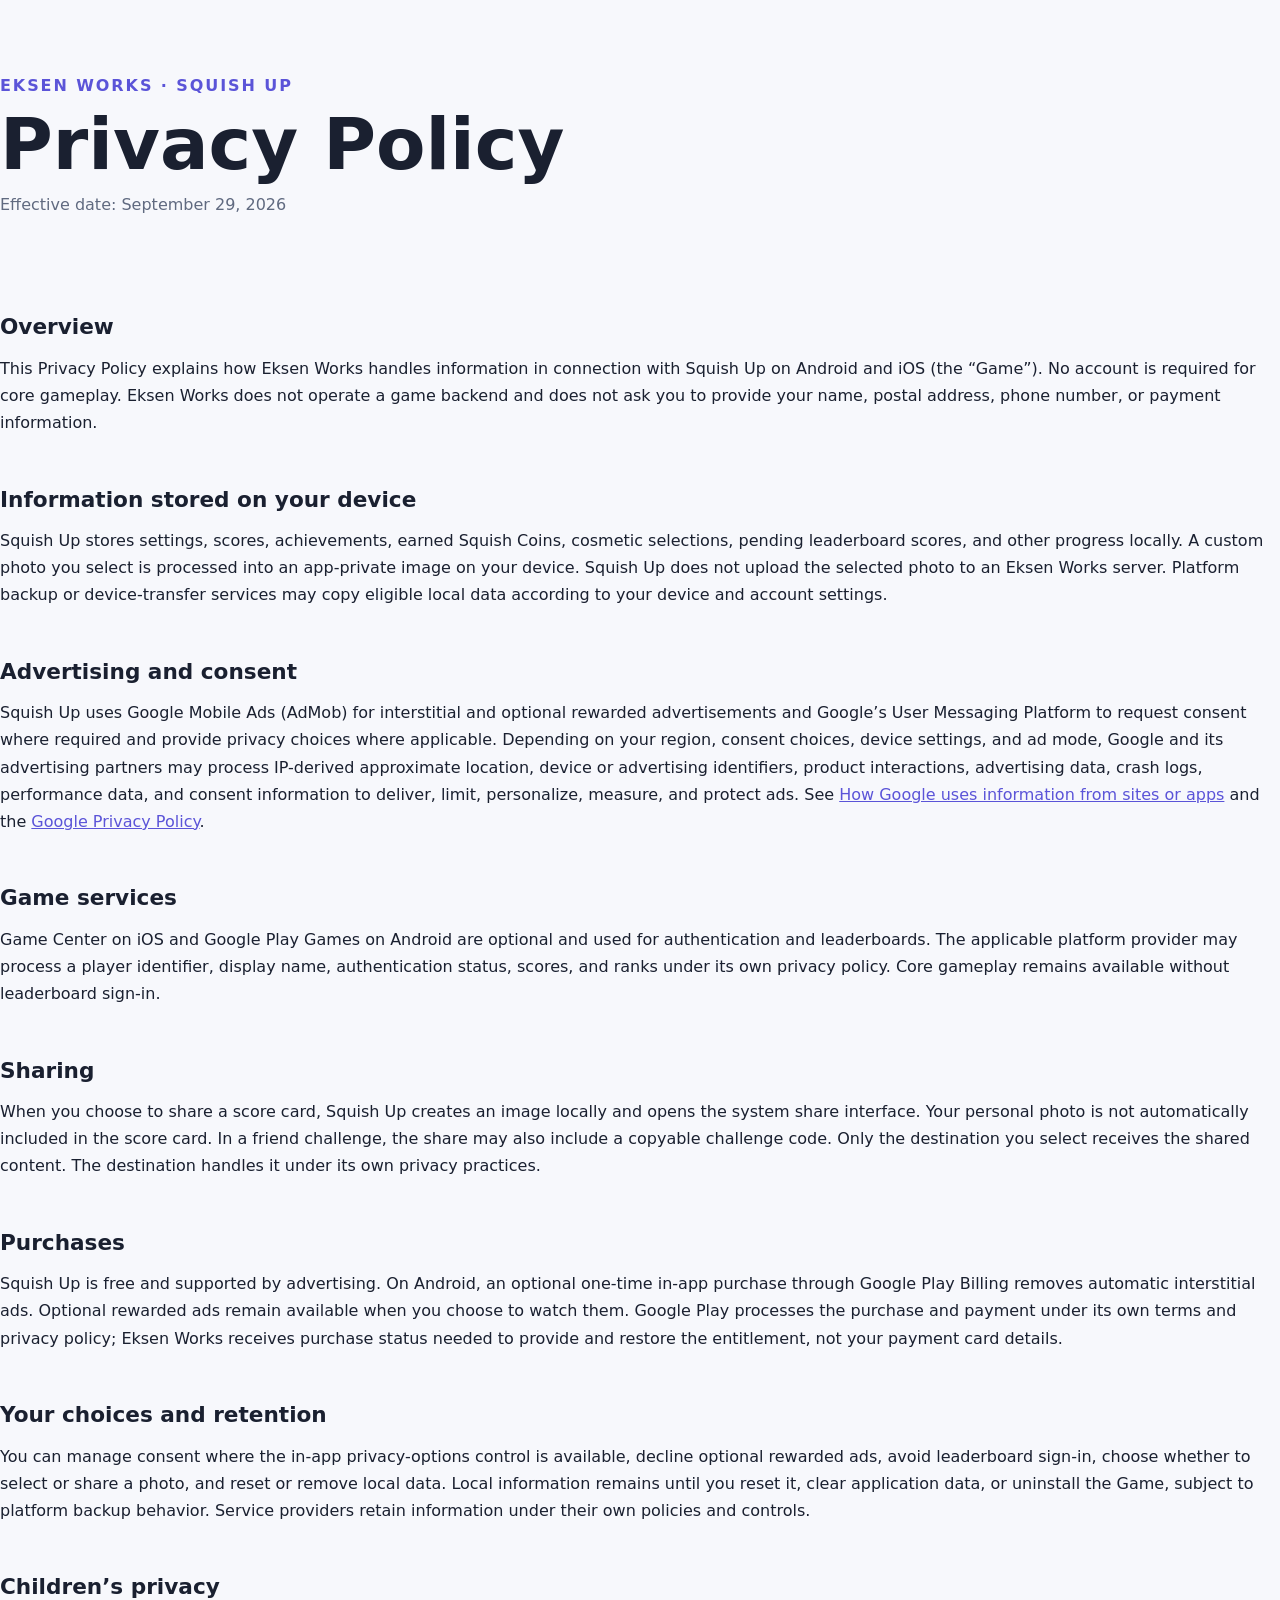
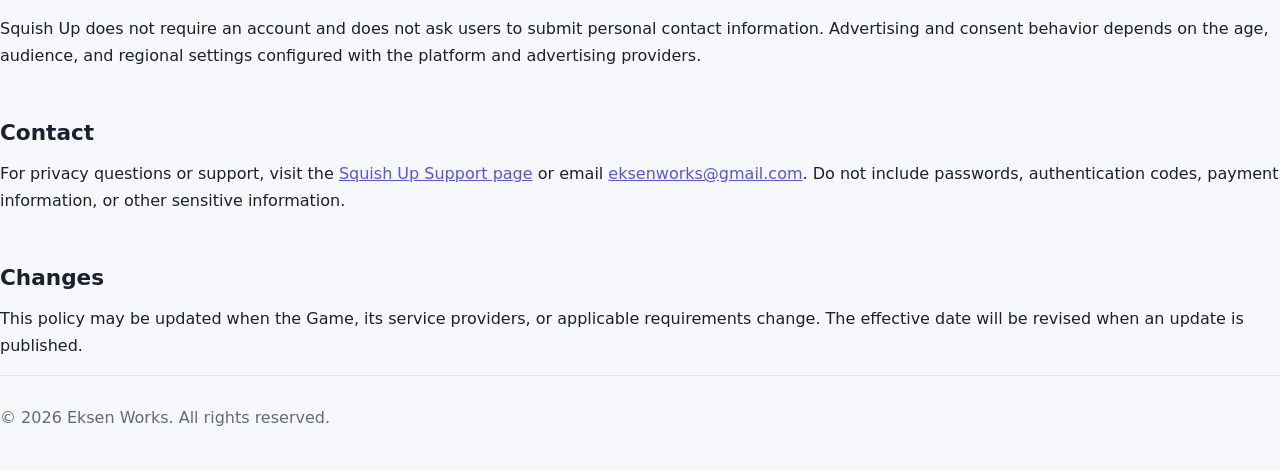
==== commit b41eafae: "Update privacy policy for Android purchase and sharing Updated effective date and clarified sharing " ====
--- a/privacy.html
+++ b/privacy.html
@@ -1,13 +1 @@
-<!doctype html><html lang="en"><head><meta charset="utf-8"><meta name="viewport" content="width=device-width,initial-scale=1"><title>Squish Up Privacy Policy — Eksen Works</title><link rel="stylesheet" href="styles.css"></head><body><main>
-<header class="intro"><p class="eyebrow">Eksen Works · Squish Up</p><h1>Privacy Policy</h1><p class="effective">Effective date: September 6, 2026</p></header>
-<section><h2>Overview</h2><p>This Privacy Policy explains how Eksen Works handles information in connection with Squish Up on Android and iOS (the “Game”). No account is required for core gameplay. Eksen Works does not operate a game backend and does not ask you to provide your name, postal address, phone number, or payment information.</p>
-<h2>Information stored on your device</h2><p>Squish Up stores settings, scores, achievements, earned Squish Coins, cosmetic selections, pending leaderboard scores, and other progress locally. A custom photo you select is processed into an app-private image on your device. Squish Up does not upload the selected photo to an Eksen Works server. Platform backup or device-transfer services may copy eligible local data according to your device and account settings.</p>
-<h2>Advertising and consent</h2><p>Squish Up uses Google Mobile Ads (AdMob) for interstitial and optional rewarded advertisements and Google’s User Messaging Platform to request consent where required and provide privacy choices where applicable. Depending on your region, consent choices, device settings, and ad mode, Google and its advertising partners may process IP-derived approximate location, device or advertising identifiers, product interactions, advertising data, crash logs, performance data, and consent information to deliver, limit, personalize, measure, and protect ads. See <a href="https://policies.google.com/technologies/partner-sites">How Google uses information from sites or apps</a> and the <a href="https://policies.google.com/privacy">Google Privacy Policy</a>.</p>
-<h2>Game services</h2><p>Game Center on iOS and Google Play Games on Android are optional and used for authentication and leaderboards. The applicable platform provider may process a player identifier, display name, authentication status, scores, and ranks under its own privacy policy. Core gameplay remains available without leaderboard sign-in.</p>
-<h2>Sharing</h2><p>When you choose to share a score card, Squish Up creates an image locally and opens the system share interface. Only the destination you select receives that content. The destination handles it under its own privacy practices.</p>
-<h2>Purchases</h2><p>Squish Up does not offer in-app purchases. The Game is free and supported by advertising.</p>
-<h2>Your choices and retention</h2><p>You can manage consent where the in-app privacy-options control is available, decline optional rewarded ads, avoid leaderboard sign-in, choose whether to select or share a photo, and reset or remove local data. Local information remains until you reset it, clear application data, or uninstall the Game, subject to platform backup behavior. Service providers retain information under their own policies and controls.</p>
-<h2>Children’s privacy</h2><p>Squish Up does not require an account and does not ask users to submit personal contact information. Advertising and consent behavior depends on the age, audience, and regional settings configured with the platform and advertising providers.</p>
-<h2>Contact</h2><p>For privacy questions or support, visit the <a href="support.html">Squish Up Support page</a> or email <a href="mailto:eksenworks@gmail.com">eksenworks@gmail.com</a>. Do not include passwords, authentication codes, payment information, or other sensitive information.</p>
-<h2>Changes</h2><p>This policy may be updated when the Game, its service providers, or applicable requirements change. The effective date will be revised when an update is published.</p></section>
-<footer>© 2026 Eksen Works. All rights reserved.</footer></main></body></html>
+<!doctype html><html lang="en"><head><meta charset="utf-8"><meta name="viewport" content="width=device-width,initial-scale=1"><title>Squish Up Privacy Policy — Eksen Works</title><link rel="stylesheet" href="styles.css"></head><body><main><header class="intro"><p class="eyebrow">Eksen Works · Squish Up</p><h1>Privacy Policy</h1><p class="effective">Effective date: September 29, 2026</p></header><section><h2>Overview</h2><p>This Privacy Policy explains how Eksen Works handles information in connection with Squish Up on Android and iOS (the “Game”). No account is required for core gameplay. Eksen Works does not operate a game backend and does not ask you to provide your name, postal address, phone number, or payment information.</p><h2>Information stored on your device</h2><p>Squish Up stores settings, scores, achievements, earned Squish Coins, cosmetic selections, pending leaderboard scores, and other progress locally. A custom photo you select is processed into an app-private image on your device. Squish Up does not upload the selected photo to an Eksen Works server. Platform backup or device-transfer services may copy eligible local data according to your device and account settings.</p><h2>Advertising and consent</h2><p>Squish Up uses Google Mobile Ads (AdMob) for interstitial and optional rewarded advertisements and Google’s User Messaging Platform to request consent where required and provide privacy choices where applicable. Depending on your region, consent choices, device settings, and ad mode, Google and its advertising partners may process IP-derived approximate location, device or advertising identifiers, product interactions, advertising data, crash logs, performance data, and consent information to deliver, limit, personalize, measure, and protect ads. See <a href="https://policies.google.com/technologies/partner-sites">How Google uses information from sites or apps</a> and the <a href="https://policies.google.com/privacy">Google Privacy Policy</a>.</p><h2>Game services</h2><p>Game Center on iOS and Google Play Games on Android are optional and used for authentication and leaderboards. The applicable platform provider may process a player identifier, display name, authentication status, scores, and ranks under its own privacy policy. Core gameplay remains available without leaderboard sign-in.</p><h2>Sharing</h2><p>When you choose to share a score card, Squish Up creates an image locally and opens the system share interface. Your personal photo is not automatically included in the score card. In a friend challenge, the share may also include a copyable challenge code. Only the destination you select receives the shared content. The destination handles it under its own privacy practices.</p><h2>Purchases</h2><p>Squish Up is free and supported by advertising. On Android, an optional one-time in-app purchase through Google Play Billing removes automatic interstitial ads. Optional rewarded ads remain available when you choose to watch them. Google Play processes the purchase and payment under its own terms and privacy policy; Eksen Works receives purchase status needed to provide and restore the entitlement, not your payment card details.</p><h2>Your choices and retention</h2><p>You can manage consent where the in-app privacy-options control is available, decline optional rewarded ads, avoid leaderboard sign-in, choose whether to select or share a photo, and reset or remove local data. Local information remains until you reset it, clear application data, or uninstall the Game, subject to platform backup behavior. Service providers retain information under their own policies and controls.</p><h2>Children’s privacy</h2><p>Squish Up does not require an account and does not ask users to submit personal contact information. Advertising and consent behavior depends on the age, audience, and regional settings configured with the platform and advertising providers.</p><h2>Contact</h2><p>For privacy questions or support, visit the <a href="support.html">Squish Up Support page</a> or email <a href="mailto:eksenworks@gmail.com">eksenworks@gmail.com</a>. Do not include passwords, authentication codes, payment information, or other sensitive information.</p><h2>Changes</h2><p>This policy may be updated when the Game, its service providers, or applicable requirements change. The effective date will be revised when an update is published.</p></section><footer>© 2026 Eksen Works. All rights reserved.</footer></main></body></html>
--- a/styles.css
+++ b/styles.css
@@ -1,470 +1,17 @@
-:root {
-  --ink: #f6f7fb;
-  --muted: #aab0c0;
-  --surface: rgba(25, 28, 40, 0.76);
-  --surface-strong: #202331;
-  --line: rgba(255, 255, 255, 0.1);
-  --purple: #8c6cff;
-  --purple-light: #b9a9ff;
-  --mint: #77e7c1;
-  --page: #0e1018;
-  --max: 1120px;
-  color-scheme: dark;
-  font-family: Inter, ui-sans-serif, system-ui, -apple-system, BlinkMacSystemFont, "Segoe UI", sans-serif;
-  font-synthesis: none;
-}
-
-* {
-  box-sizing: border-box;
-}
-
-html {
-  scroll-behavior: smooth;
-}
-
-body {
-  min-height: 100vh;
-  margin: 0;
-  color: var(--ink);
-  background:
-    radial-gradient(circle at 12% 8%, rgba(140, 108, 255, 0.22), transparent 31rem),
-    radial-gradient(circle at 88% 38%, rgba(119, 231, 193, 0.1), transparent 28rem),
-    var(--page);
-}
-
-a {
-  color: inherit;
-}
-
-a:focus-visible,
-button:focus-visible {
-  outline: 3px solid var(--mint);
-  outline-offset: 3px;
-}
-
-.shell {
-  width: min(calc(100% - 40px), var(--max));
-  margin-inline: auto;
-}
-
-.site-header {
-  position: relative;
-  z-index: 2;
-  padding: 24px 0;
-}
-
-.nav {
-  display: flex;
-  align-items: center;
-  justify-content: space-between;
-  gap: 24px;
-}
-
-.brand {
-  display: inline-flex;
-  align-items: center;
-  gap: 12px;
-  color: var(--ink);
-  font-weight: 750;
-  letter-spacing: -0.02em;
-  text-decoration: none;
-}
-
-.brand-mark {
-  display: grid;
-  width: 40px;
-  height: 40px;
-  place-items: center;
-  border: 1px solid rgba(255, 255, 255, 0.16);
-  border-radius: 13px;
-  background: linear-gradient(145deg, var(--purple), #5f45cb);
-  box-shadow: 0 10px 30px rgba(96, 69, 203, 0.35);
-}
-
-.brand-mark svg {
-  width: 24px;
-  height: 24px;
-}
-
-.nav-links {
-  display: flex;
-  align-items: center;
-  gap: 10px;
-}
-
-.nav-links a {
-  padding: 10px 13px;
-  border-radius: 10px;
-  color: var(--muted);
-  font-size: 0.92rem;
-  font-weight: 650;
-  text-decoration: none;
-  transition: color 160ms ease, background 160ms ease;
-}
-
-.nav-links a:hover,
-.nav-links a[aria-current="page"] {
-  color: var(--ink);
-  background: rgba(255, 255, 255, 0.07);
-}
-
-.hero {
-  display: grid;
-  min-height: 70vh;
-  align-items: center;
-  padding: 70px 0 110px;
-}
-
-.hero-content {
-  max-width: 830px;
-}
-
-.eyebrow {
-  display: inline-flex;
-  align-items: center;
-  gap: 9px;
-  margin: 0 0 24px;
-  color: var(--purple-light);
-  font-size: 0.78rem;
-  font-weight: 800;
-  letter-spacing: 0.13em;
-  text-transform: uppercase;
-}
-
-.eyebrow::before {
-  width: 27px;
-  height: 2px;
-  border-radius: 2px;
-  background: var(--mint);
-  content: "";
-}
-
-h1,
-h2,
-h3,
-p {
-  margin-top: 0;
-}
-
-h1 {
-  max-width: 920px;
-  margin-bottom: 25px;
-  font-size: clamp(3.2rem, 9vw, 7.4rem);
-  line-height: 0.92;
-  letter-spacing: -0.072em;
-}
-
-.gradient-text {
-  color: transparent;
-  background: linear-gradient(105deg, var(--purple-light) 5%, var(--purple) 48%, var(--mint));
-  background-clip: text;
-  -webkit-background-clip: text;
-}
-
-.lede {
-  max-width: 660px;
-  margin-bottom: 34px;
-  color: var(--muted);
-  font-size: clamp(1.05rem, 2vw, 1.28rem);
-  line-height: 1.72;
-}
-
-.actions {
-  display: flex;
-  flex-wrap: wrap;
-  gap: 12px;
-}
-
-.button {
-  display: inline-flex;
-  min-height: 48px;
-  align-items: center;
-  justify-content: center;
-  padding: 0 20px;
-  border: 1px solid var(--line);
-  border-radius: 13px;
-  color: var(--ink);
-  background: rgba(255, 255, 255, 0.045);
-  font-weight: 750;
-  text-decoration: none;
-  transition: transform 160ms ease, border-color 160ms ease, background 160ms ease;
-}
-
-.button:hover {
-  border-color: rgba(255, 255, 255, 0.22);
-  background: rgba(255, 255, 255, 0.08);
-  transform: translateY(-2px);
-}
-
-.button-primary {
-  border-color: transparent;
-  color: #0d0e13;
-  background: var(--mint);
-}
-
-.button-primary:hover {
-  border-color: transparent;
-  background: #92efd0;
-}
-
-.section {
-  padding: 90px 0;
-  border-top: 1px solid var(--line);
-}
-
-.section-heading {
-  display: grid;
-  grid-template-columns: 0.8fr 1.2fr;
-  gap: 60px;
-  align-items: start;
-  margin-bottom: 42px;
-}
-
-.section-heading h2 {
-  margin-bottom: 0;
-  font-size: clamp(2rem, 4vw, 3.4rem);
-  line-height: 1.02;
-  letter-spacing: -0.045em;
-}
-
-.section-heading p {
-  margin-bottom: 0;
-  color: var(--muted);
-  font-size: 1.05rem;
-  line-height: 1.75;
-}
-
-.cards {
-  display: grid;
-  grid-template-columns: repeat(3, 1fr);
-  gap: 16px;
-}
-
-.card {
-  min-height: 220px;
-  padding: 28px;
-  border: 1px solid var(--line);
-  border-radius: 22px;
-  background: var(--surface);
-  box-shadow: 0 20px 60px rgba(0, 0, 0, 0.15);
-  backdrop-filter: blur(16px);
-}
-
-.card-number {
-  display: inline-grid;
-  width: 32px;
-  height: 32px;
-  margin-bottom: 42px;
-  place-items: center;
-  border-radius: 10px;
-  color: var(--purple-light);
-  background: rgba(140, 108, 255, 0.13);
-  font-size: 0.8rem;
-  font-weight: 800;
-}
-
-.card h3 {
-  margin-bottom: 11px;
-  font-size: 1.18rem;
-}
-
-.card p {
-  margin-bottom: 0;
-  color: var(--muted);
-  line-height: 1.65;
-}
-
-.page-main {
-  padding: 70px 0 120px;
-}
-
-.page-intro {
-  max-width: 800px;
-  padding-bottom: 55px;
-}
-
-.page-intro h1 {
-  margin-bottom: 26px;
-  font-size: clamp(3rem, 7vw, 5.8rem);
-}
-
-.meta {
-  color: var(--muted);
-  font-size: 0.94rem;
-}
-
-.document {
-  max-width: 820px;
-  padding: clamp(28px, 5vw, 58px);
-  border: 1px solid var(--line);
-  border-radius: 24px;
-  background: var(--surface);
-  box-shadow: 0 30px 80px rgba(0, 0, 0, 0.2);
-}
-
-.document h2 {
-  margin: 2.4em 0 0.65em;
-  font-size: clamp(1.4rem, 3vw, 1.85rem);
-  letter-spacing: -0.025em;
-}
-
-.document h2:first-child {
-  margin-top: 0;
-}
-
-.document p,
-.document li {
-  color: #c1c5d0;
-  line-height: 1.78;
-}
-
-.document ul {
-  padding-left: 1.25rem;
-}
-
-.document a {
-  color: var(--mint);
-  text-underline-offset: 3px;
-}
-
-.notice {
-  margin: 28px 0;
-  padding: 18px 20px;
-  border: 1px solid rgba(119, 231, 193, 0.22);
-  border-radius: 14px;
-  color: #c6f5e6;
-  background: rgba(119, 231, 193, 0.075);
-  line-height: 1.65;
-}
-
-.support-grid {
-  display: grid;
-  grid-template-columns: repeat(2, 1fr);
-  gap: 16px;
-}
-
-.support-card {
-  display: flex;
-  min-height: 250px;
-  flex-direction: column;
-  align-items: flex-start;
-  padding: 30px;
-  border: 1px solid var(--line);
-  border-radius: 22px;
-  background: var(--surface);
-}
-
-.support-card h2 {
-  margin-bottom: 12px;
-  font-size: 1.45rem;
-}
-
-.support-card p {
-  margin-bottom: 28px;
-  color: var(--muted);
-  line-height: 1.7;
-}
-
-.support-card .button {
-  margin-top: auto;
-}
-
-.site-footer {
-  padding: 38px 0;
-  border-top: 1px solid var(--line);
-  color: var(--muted);
-  font-size: 0.88rem;
-}
-
-.footer-content {
-  display: flex;
-  align-items: center;
-  justify-content: space-between;
-  gap: 24px;
-}
-
-.footer-links {
-  display: flex;
-  flex-wrap: wrap;
-  gap: 18px;
-}
-
-.footer-links a {
-  text-decoration: none;
-}
-
-.footer-links a:hover {
-  color: var(--ink);
-}
-
-@media (max-width: 760px) {
-  .shell {
-    width: min(calc(100% - 28px), var(--max));
-  }
-
-  .site-header {
-    padding: 17px 0;
-  }
-
-  .brand-name {
-    display: none;
-  }
-
-  .nav-links {
-    gap: 2px;
-  }
-
-  .nav-links a {
-    padding: 9px;
-    font-size: 0.84rem;
-  }
-
-  .hero {
-    min-height: auto;
-    padding: 76px 0 90px;
-  }
-
-  h1 {
-    letter-spacing: -0.055em;
-  }
-
-  .section {
-    padding: 68px 0;
-  }
-
-  .section-heading,
-  .cards,
-  .support-grid {
-    grid-template-columns: 1fr;
-  }
-
-  .section-heading {
-    gap: 22px;
-  }
-
-  .card-number {
-    margin-bottom: 30px;
-  }
-
-  .page-main {
-    padding: 52px 0 90px;
-  }
-
-  .footer-content {
-    align-items: flex-start;
-    flex-direction: column;
-  }
-}
-
-@media (prefers-reduced-motion: reduce) {
-  html {
-    scroll-behavior: auto;
-  }
-
-  *,
-  *::before,
-  *::after {
-    scroll-behavior: auto !important;
-    transition: none !important;
-  }
-}
+:root { color-scheme: light dark; --bg:#f7f8fc; --surface:#fff; --text:#1a2030; --muted:#606a80; --accent:#5b54d8; --line:#dfe3ee; }
+@media (prefers-color-scheme:dark) { :root { --bg:#10131c; --surface:#171b27; --text:#edf0f8; --muted:#adb5c9; --accent:#aaa5ff; --line:#2b3142; } }
+* { box-sizing:border-box; }
+body { margin:0; background:var(--bg); color:var(--text); font:16px/1.7 system-ui,-apple-system,"Segoe UI",sans-serif; }
+.shell { width:min(880px,calc(100% - 40px)); margin:0 auto; }
+.masthead { border-bottom:1px solid var(--line); background:var(--surface); }
+.masthead .shell { min-height:68px; display:flex; align-items:center; justify-content:space-between; gap:20px; }
+.brand { color:var(--text); font-weight:800; text-decoration:none; }
+.product,.effective { color:var(--muted); }
+.intro { padding:72px 0 30px; }
+.eyebrow { margin:0 0 8px; color:var(--accent); font-weight:800; letter-spacing:.12em; text-transform:uppercase; }
+h1 { margin:0; font-size:clamp(2.4rem,7vw,4.5rem); line-height:1.05; }
+h2 { margin:2.1em 0 .4em; font-size:1.35rem; }
+p { margin:.5em 0 1em; }
+a { color:var(--accent); }
+article { margin-bottom:72px; padding:32px clamp(22px,5vw,52px) 52px; border:1px solid var(--line); border-radius:22px; background:var(--surface); box-shadow:0 18px 60px rgba(23,28,45,.08); }
+footer { padding:28px 0 40px; border-top:1px solid var(--line); color:var(--muted); }
